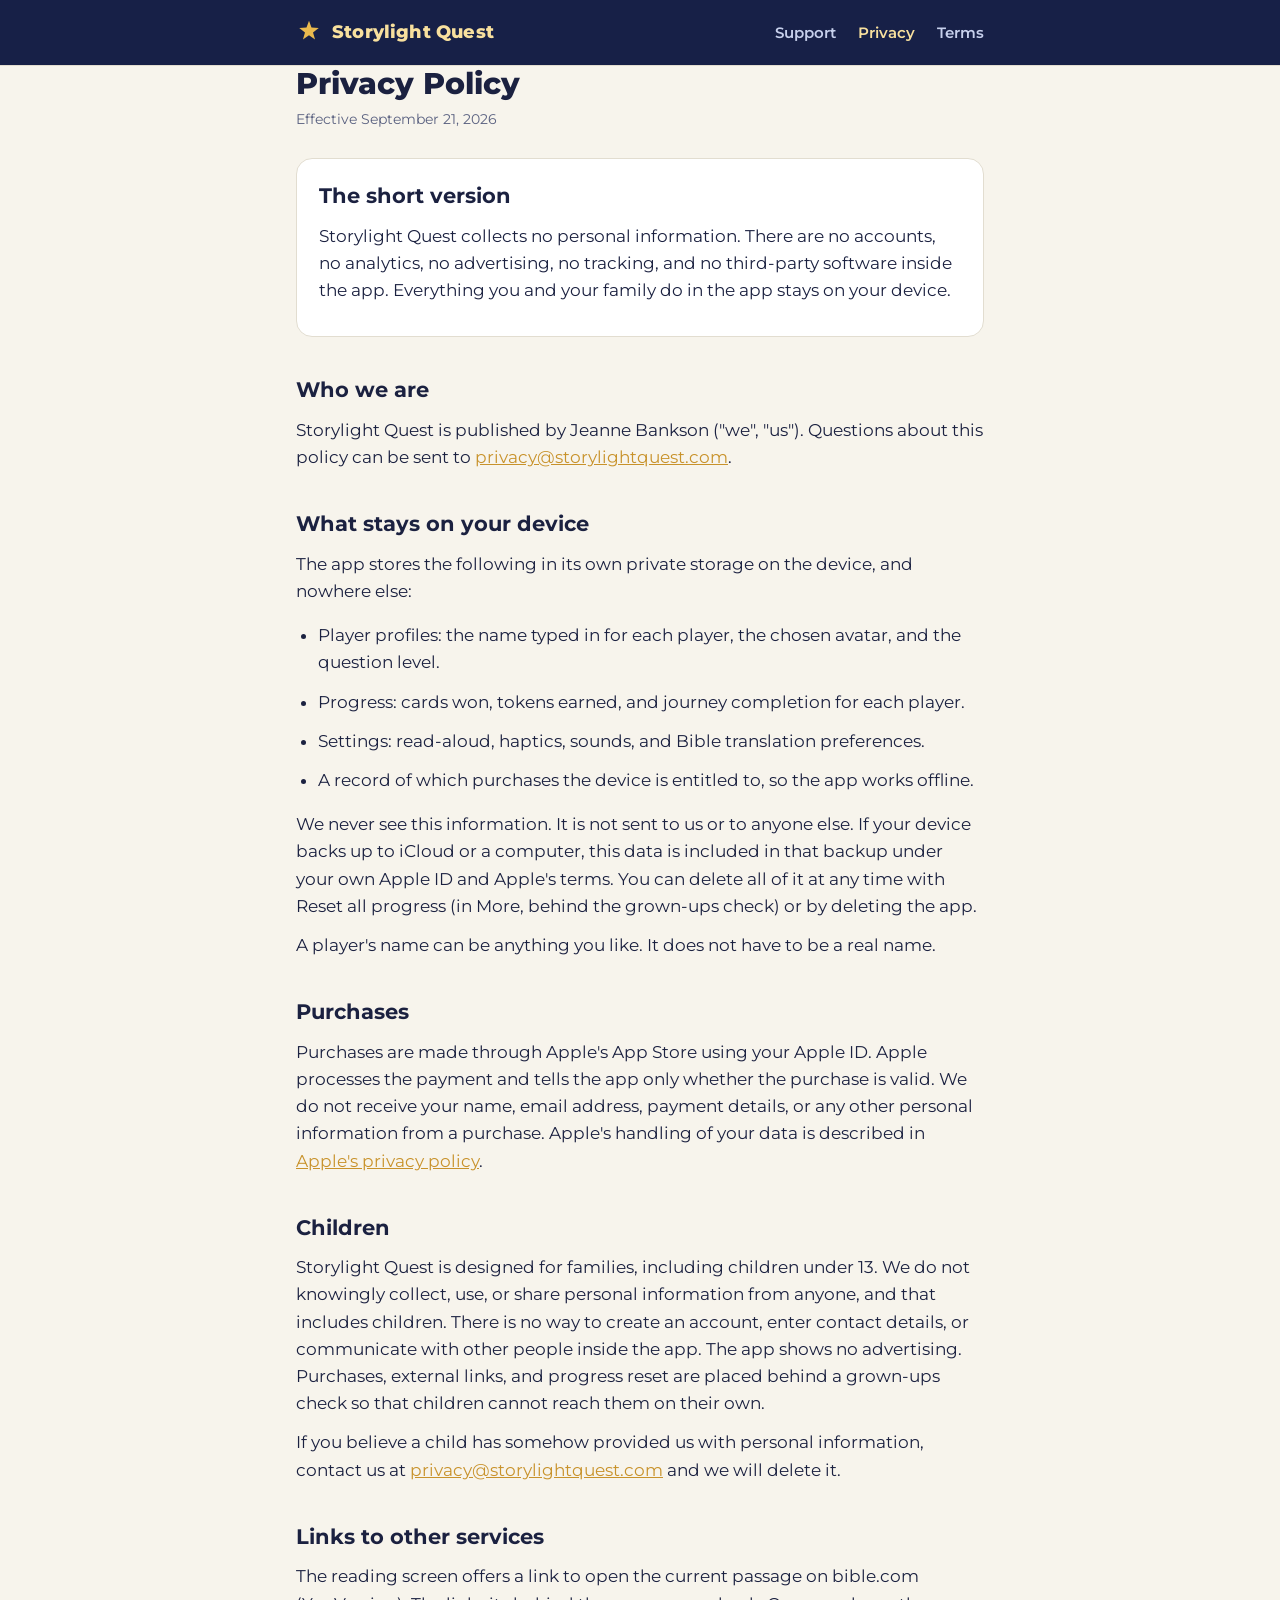
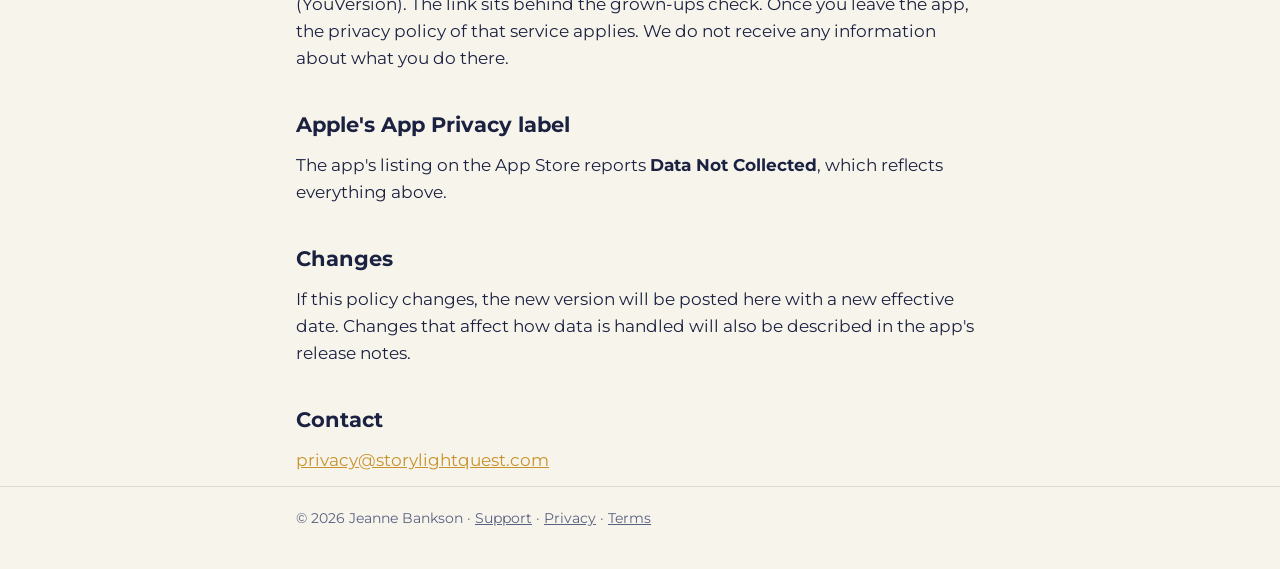
==== privacy.html @ ee40ad3b "Use storylightquest.com contact addresses Co-Authored-By: Claude Fable 5.1 <noreply@anthropic.com>" ====
<!doctype html>
<html lang="en">
<head>
  <meta charset="utf-8">
  <meta name="viewport" content="width=device-width, initial-scale=1">
  <title>Privacy Policy · Storylight Quest</title>
  <meta name="description" content="Storylight Quest collects no personal information. This policy explains what stays on your device and how purchases work.">
  <link rel="preconnect" href="https://fonts.googleapis.com">
  <link href="https://fonts.googleapis.com/css2?family=Montserrat:wght@400;600;700;800&display=swap" rel="stylesheet">
  <link rel="stylesheet" href="styles.css">
</head>
<body>
  <header class="site">
    <div class="wrap">
      <a class="brand" href="./">
        <svg viewBox="0 0 24 24" aria-hidden="true"><path fill="#e9b94e" d="M12 1.5l2.3 6.4 6.7.3-5.3 4.2 1.9 6.5L12 15l-5.6 3.9 1.9-6.5L3 8.2l6.7-.3z"/></svg>
        Storylight Quest
      </a>
      <nav class="site" aria-label="Site">
        <a href="support.html">Support</a>
        <a href="privacy.html" aria-current="page">Privacy</a>
        <a href="terms.html">Terms</a>
      </nav>
    </div>
  </header>

  <main class="wrap">
    <h1>Privacy Policy</h1>
    <p class="meta">Effective September 21, 2026</p>

    <div class="card">
      <h2>The short version</h2>
      <p>Storylight Quest collects no personal information. There are no accounts, no analytics, no advertising, no tracking, and no third-party software inside the app. Everything you and your family do in the app stays on your device.</p>
    </div>

    <h2>Who we are</h2>
    <p>Storylight Quest is published by Jeanne Bankson ("we", "us"). Questions about this policy can be sent to <a href="mailto:privacy@storylightquest.com">privacy@storylightquest.com</a>.</p>

    <h2>What stays on your device</h2>
    <p>The app stores the following in its own private storage on the device, and nowhere else:</p>
    <ul>
      <li>Player profiles: the name typed in for each player, the chosen avatar, and the question level.</li>
      <li>Progress: cards won, tokens earned, and journey completion for each player.</li>
      <li>Settings: read-aloud, haptics, sounds, and Bible translation preferences.</li>
      <li>A record of which purchases the device is entitled to, so the app works offline.</li>
    </ul>
    <p>We never see this information. It is not sent to us or to anyone else. If your device backs up to iCloud or a computer, this data is included in that backup under your own Apple ID and Apple's terms. You can delete all of it at any time with Reset all progress (in More, behind the grown-ups check) or by deleting the app.</p>
    <p>A player's name can be anything you like. It does not have to be a real name.</p>

    <h2>Purchases</h2>
    <p>Purchases are made through Apple's App Store using your Apple ID. Apple processes the payment and tells the app only whether the purchase is valid. We do not receive your name, email address, payment details, or any other personal information from a purchase. Apple's handling of your data is described in <a href="https://www.apple.com/legal/privacy/" rel="noopener">Apple's privacy policy</a>.</p>

    <h2>Children</h2>
    <p>Storylight Quest is designed for families, including children under 13. We do not knowingly collect, use, or share personal information from anyone, and that includes children. There is no way to create an account, enter contact details, or communicate with other people inside the app. The app shows no advertising. Purchases, external links, and progress reset are placed behind a grown-ups check so that children cannot reach them on their own.</p>
    <p>If you believe a child has somehow provided us with personal information, contact us at <a href="mailto:privacy@storylightquest.com">privacy@storylightquest.com</a> and we will delete it.</p>

    <h2>Links to other services</h2>
    <p>The reading screen offers a link to open the current passage on bible.com (YouVersion). The link sits behind the grown-ups check. Once you leave the app, the privacy policy of that service applies. We do not receive any information about what you do there.</p>

    <h2>Apple's App Privacy label</h2>
    <p>The app's listing on the App Store reports <strong>Data Not Collected</strong>, which reflects everything above.</p>

    <h2>Changes</h2>
    <p>If this policy changes, the new version will be posted here with a new effective date. Changes that affect how data is handled will also be described in the app's release notes.</p>

    <h2>Contact</h2>
    <p><a href="mailto:privacy@storylightquest.com">privacy@storylightquest.com</a></p>
  </main>

  <footer class="site">
    <div class="wrap">
      © 2026 Jeanne Bankson · <a href="support.html">Support</a> · <a href="privacy.html">Privacy</a> · <a href="terms.html">Terms</a>
    </div>
  </footer>
</body>
</html>
---- styles.css ----
:root {
  --bg: #f7f4ec;
  --surface: #ffffff;
  --ink: #1b2140;
  --muted: #5a6180;
  --line: #e2ddd0;
  --night: #172047;
  --gold: #c8922b;
  --gold-soft: #e9b94e;
  color-scheme: light dark;
}

@media (prefers-color-scheme: dark) {
  :root {
    --bg: #0c1128;
    --surface: #172047;
    --ink: #f7eed9;
    --muted: #c7d0ec;
    --line: #2a3566;
    --gold: #e9b94e;
    --gold-soft: #f8e09e;
  }
}

* { box-sizing: border-box; }

html { -webkit-text-size-adjust: 100%; }

body {
  margin: 0;
  background: var(--bg);
  color: var(--ink);
  font-family: "Montserrat", -apple-system, BlinkMacSystemFont, "Segoe UI", sans-serif;
  font-size: 17px;
  line-height: 1.6;
}

.wrap {
  max-width: 720px;
  margin: 0 auto;
  padding: 0 16px;
}

header.site {
  border-bottom: 1px solid var(--line);
  background: var(--night);
  color: #f7eed9;
}

header.site .wrap {
  display: flex;
  flex-wrap: wrap;
  align-items: center;
  justify-content: space-between;
  gap: 8px 16px;
  padding-top: 18px;
  padding-bottom: 18px;
}

.brand {
  display: inline-flex;
  align-items: center;
  gap: 10px;
  color: #f8e09e;
  font-weight: 800;
  font-size: 18px;
  text-decoration: none;
  letter-spacing: 0.01em;
}

.brand svg { width: 26px; height: 26px; flex: none; }

nav.site a {
  color: #c7d0ec;
  text-decoration: none;
  font-weight: 600;
  font-size: 15px;
  margin-left: 18px;
}

nav.site a[aria-current="page"], nav.site a:hover { color: #f8e09e; }

main { padding: 32px 0 48px; }

h1 { font-size: 30px; line-height: 1.2; margin: 0 0 6px; font-weight: 800; }
h2 { font-size: 21px; margin: 36px 0 10px; font-weight: 700; }
h3 { font-size: 17px; margin: 24px 0 6px; font-weight: 700; }
p, li { margin: 0 0 12px; }
ul, ol { padding-left: 22px; }

.lede { color: var(--muted); font-size: 18px; margin-bottom: 24px; }
.meta { color: var(--muted); font-size: 14px; margin-bottom: 28px; }

a { color: var(--gold); }
a:hover { text-decoration-thickness: 2px; }

.card {
  background: var(--surface);
  border: 1px solid var(--line);
  border-radius: 16px;
  padding: 20px 22px;
  margin: 18px 0;
}

.card h2 { margin-top: 0; }

.contact {
  display: flex;
  flex-wrap: wrap;
  gap: 8px 24px;
  align-items: baseline;
}

.contact strong { font-size: 19px; }

details {
  border-top: 1px solid var(--line);
  padding: 12px 0;
}
details:last-of-type { border-bottom: 1px solid var(--line); }
summary { cursor: pointer; font-weight: 700; list-style: none; padding-right: 28px; position: relative; }
summary::-webkit-details-marker { display: none; }
summary::after {
  content: "+";
  position: absolute; right: 4px; top: 0;
  color: var(--gold); font-weight: 800;
}
details[open] summary::after { content: "–"; }
details p { margin-top: 10px; }

.hero { text-align: center; padding: 28px 0 8px; }
.hero .star { width: 84px; height: 84px; margin: 0 auto 14px; display: block; }
.hero h1 { font-size: 36px; }
.hero p { max-width: 520px; margin: 0 auto 18px; }

.links { display: flex; flex-wrap: wrap; justify-content: center; gap: 12px; margin-top: 8px; }
.links a {
  display: inline-block;
  padding: 12px 20px;
  border-radius: 999px;
  border: 1.5px solid var(--gold);
  color: var(--ink);
  text-decoration: none;
  font-weight: 700;
  min-height: 44px;
}
.links a.primary { background: linear-gradient(135deg, #f8e09e, #e9b94e, #c8922b); border-color: transparent; color: #2a2216; }

footer.site {
  border-top: 1px solid var(--line);
  color: var(--muted);
  font-size: 14px;
  padding: 20px 0 40px;
}
footer.site a { color: var(--muted); }

@media (max-width: 480px) {
  h1 { font-size: 26px; }
  .hero h1 { font-size: 30px; }
  nav.site a { margin-left: 0; margin-right: 16px; }
}
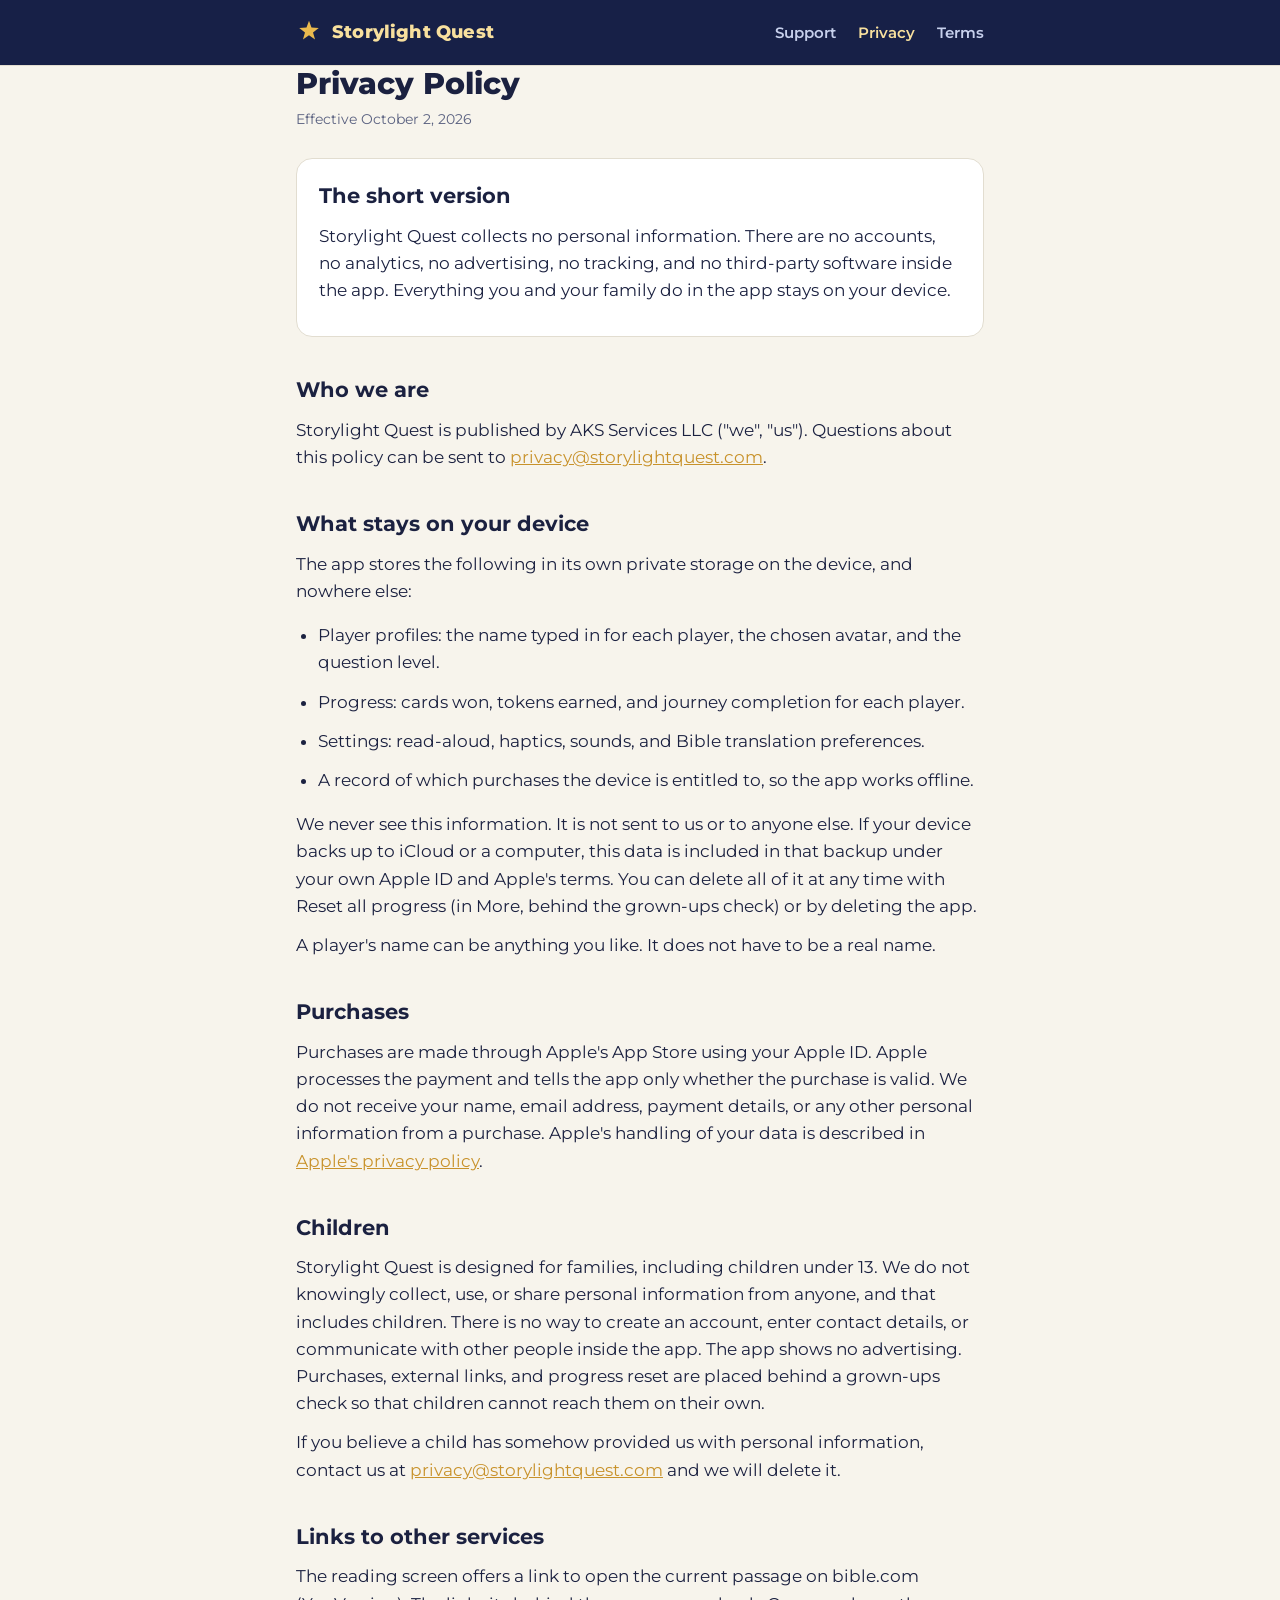
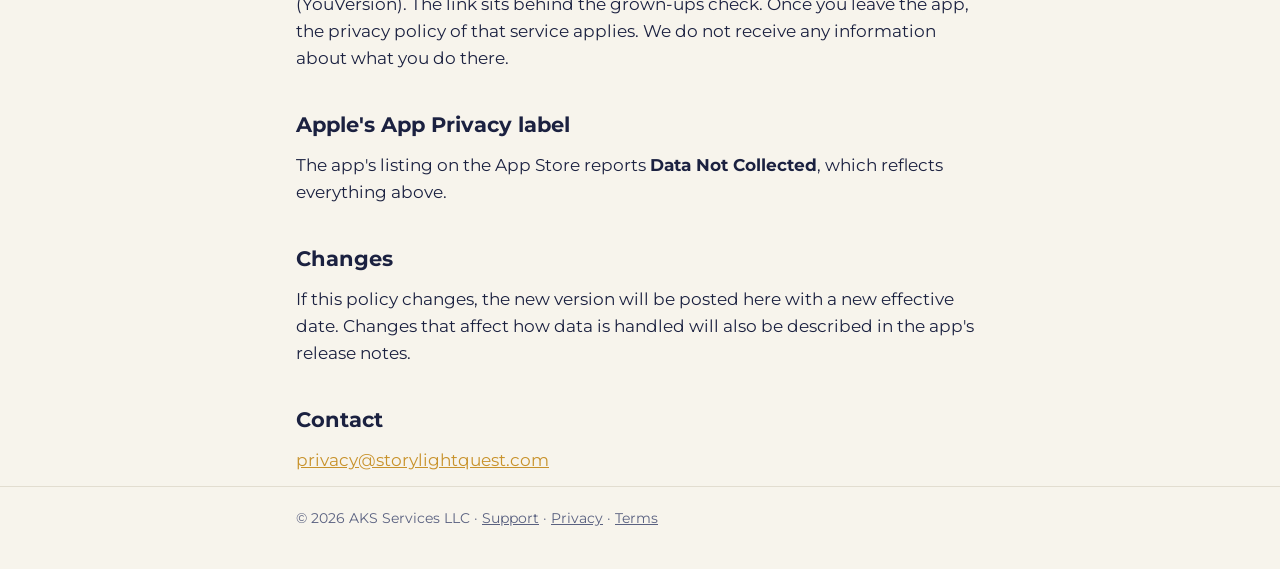
==== commit 2815aeb0: "Name AKS Services LLC as the publisher The App Store seller will be AKS Services LLC, the organizati" ====
--- a/privacy.html
+++ b/privacy.html
@@ -26,7 +26,7 @@
 
   <main class="wrap">
     <h1>Privacy Policy</h1>
-    <p class="meta">Effective September 21, 2026</p>
+    <p class="meta">Effective October 2, 2026</p>
 
     <div class="card">
       <h2>The short version</h2>
@@ -34,7 +34,7 @@
     </div>
 
     <h2>Who we are</h2>
-    <p>Storylight Quest is published by Jeanne Bankson ("we", "us"). Questions about this policy can be sent to <a href="mailto:privacy@storylightquest.com">privacy@storylightquest.com</a>.</p>
+    <p>Storylight Quest is published by AKS Services LLC ("we", "us"). Questions about this policy can be sent to <a href="mailto:privacy@storylightquest.com">privacy@storylightquest.com</a>.</p>
 
     <h2>What stays on your device</h2>
     <p>The app stores the following in its own private storage on the device, and nowhere else:</p>
@@ -69,7 +69,7 @@
 
   <footer class="site">
     <div class="wrap">
-      © 2026 Jeanne Bankson · <a href="support.html">Support</a> · <a href="privacy.html">Privacy</a> · <a href="terms.html">Terms</a>
+      © 2026 AKS Services LLC · <a href="support.html">Support</a> · <a href="privacy.html">Privacy</a> · <a href="terms.html">Terms</a>
     </div>
   </footer>
 </body>
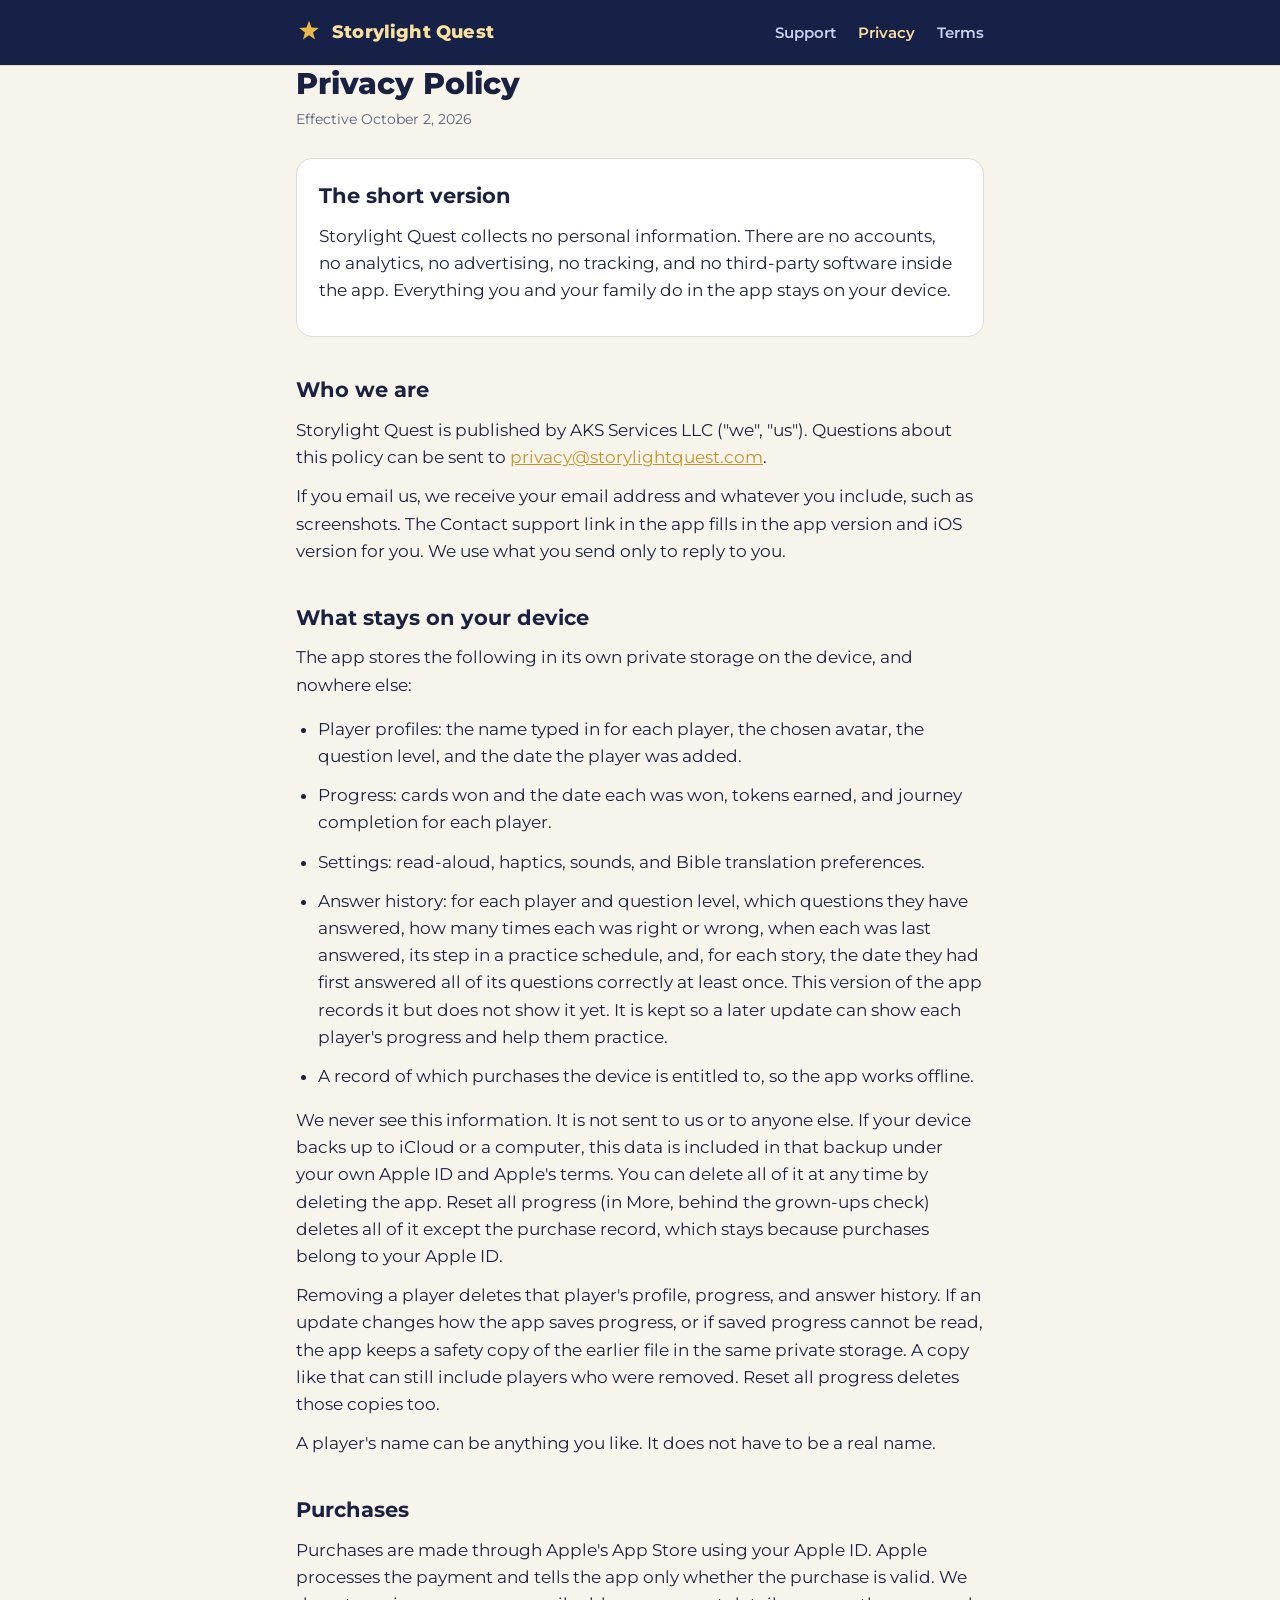
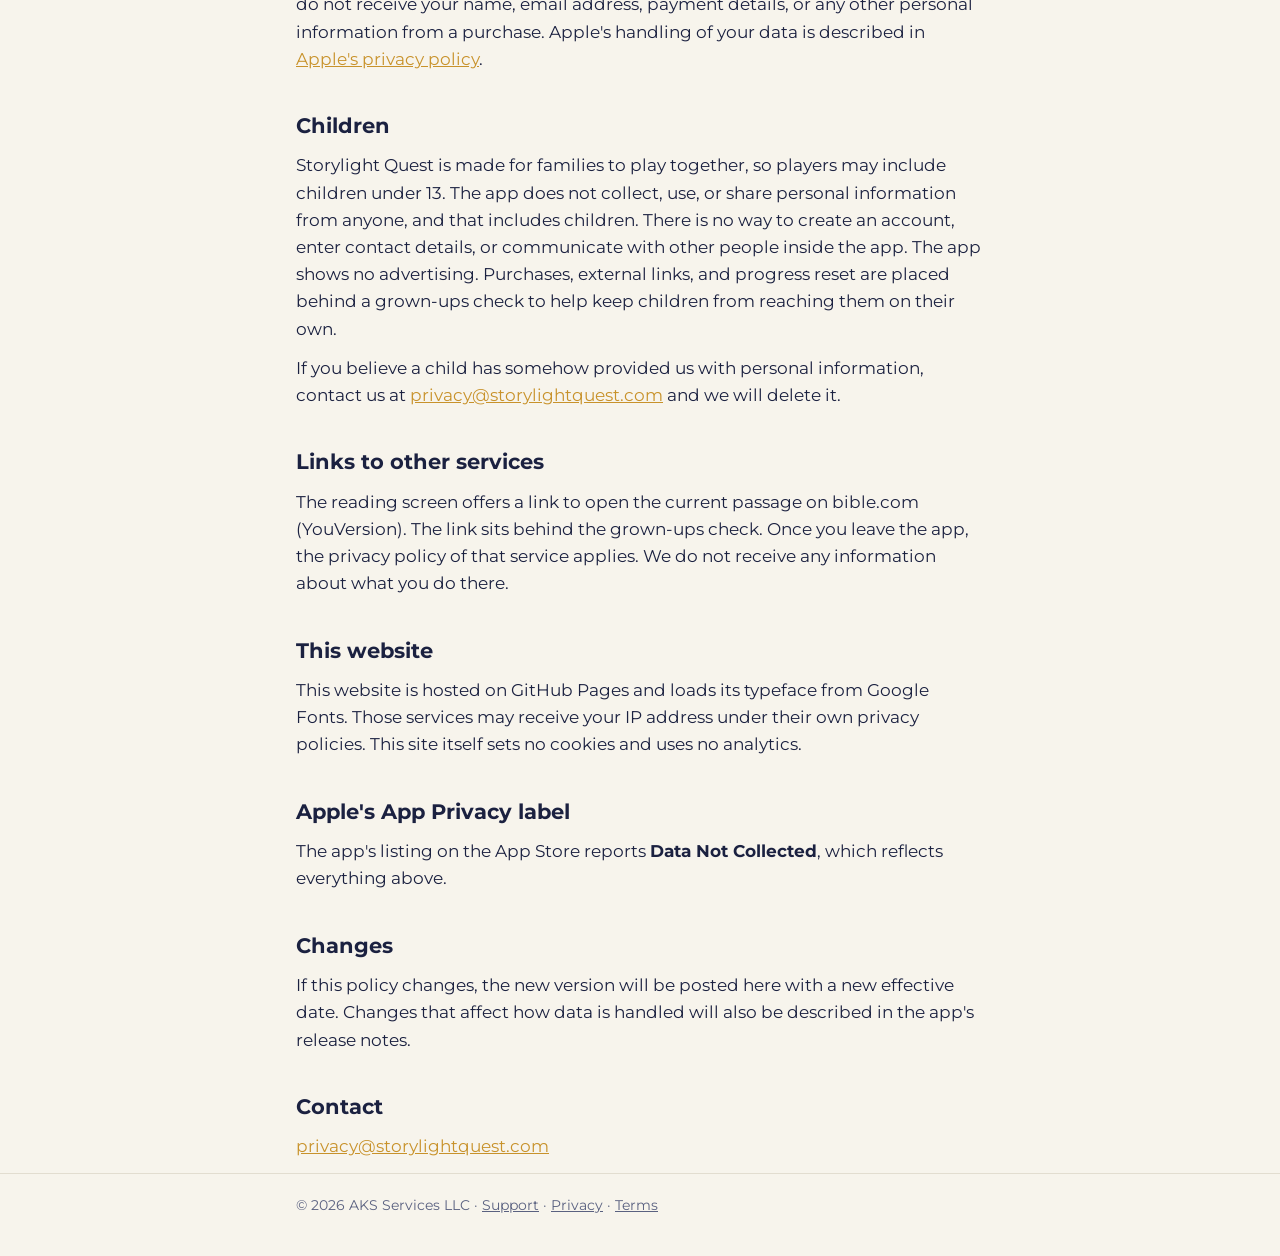
==== commit fd7e10b8: "Describe on-device data and answer history; Full Quest isn't shared through Family Sharing Privacy: " ====
--- a/privacy.html
+++ b/privacy.html
@@ -35,27 +35,33 @@
 
     <h2>Who we are</h2>
     <p>Storylight Quest is published by AKS Services LLC ("we", "us"). Questions about this policy can be sent to <a href="mailto:privacy@storylightquest.com">privacy@storylightquest.com</a>.</p>
+    <p>If you email us, we receive your email address and whatever you include, such as screenshots. The Contact support link in the app fills in the app version and iOS version for you. We use what you send only to reply to you.</p>
 
     <h2>What stays on your device</h2>
     <p>The app stores the following in its own private storage on the device, and nowhere else:</p>
     <ul>
-      <li>Player profiles: the name typed in for each player, the chosen avatar, and the question level.</li>
-      <li>Progress: cards won, tokens earned, and journey completion for each player.</li>
+      <li>Player profiles: the name typed in for each player, the chosen avatar, the question level, and the date the player was added.</li>
+      <li>Progress: cards won and the date each was won, tokens earned, and journey completion for each player.</li>
       <li>Settings: read-aloud, haptics, sounds, and Bible translation preferences.</li>
+      <li>Answer history: for each player and question level, which questions they have answered, how many times each was right or wrong, when each was last answered, its step in a practice schedule, and, for each story, the date they had first answered all of its questions correctly at least once. This version of the app records it but does not show it yet. It is kept so a later update can show each player's progress and help them practice.</li>
       <li>A record of which purchases the device is entitled to, so the app works offline.</li>
     </ul>
-    <p>We never see this information. It is not sent to us or to anyone else. If your device backs up to iCloud or a computer, this data is included in that backup under your own Apple ID and Apple's terms. You can delete all of it at any time with Reset all progress (in More, behind the grown-ups check) or by deleting the app.</p>
+    <p>We never see this information. It is not sent to us or to anyone else. If your device backs up to iCloud or a computer, this data is included in that backup under your own Apple ID and Apple's terms. You can delete all of it at any time by deleting the app. Reset all progress (in More, behind the grown-ups check) deletes all of it except the purchase record, which stays because purchases belong to your Apple ID.</p>
+    <p>Removing a player deletes that player's profile, progress, and answer history. If an update changes how the app saves progress, or if saved progress cannot be read, the app keeps a safety copy of the earlier file in the same private storage. A copy like that can still include players who were removed. Reset all progress deletes those copies too.</p>
     <p>A player's name can be anything you like. It does not have to be a real name.</p>
 
     <h2>Purchases</h2>
     <p>Purchases are made through Apple's App Store using your Apple ID. Apple processes the payment and tells the app only whether the purchase is valid. We do not receive your name, email address, payment details, or any other personal information from a purchase. Apple's handling of your data is described in <a href="https://www.apple.com/legal/privacy/" rel="noopener">Apple's privacy policy</a>.</p>
 
     <h2>Children</h2>
-    <p>Storylight Quest is designed for families, including children under 13. We do not knowingly collect, use, or share personal information from anyone, and that includes children. There is no way to create an account, enter contact details, or communicate with other people inside the app. The app shows no advertising. Purchases, external links, and progress reset are placed behind a grown-ups check so that children cannot reach them on their own.</p>
+    <p>Storylight Quest is made for families to play together, so players may include children under 13. The app does not collect, use, or share personal information from anyone, and that includes children. There is no way to create an account, enter contact details, or communicate with other people inside the app. The app shows no advertising. Purchases, external links, and progress reset are placed behind a grown-ups check to help keep children from reaching them on their own.</p>
     <p>If you believe a child has somehow provided us with personal information, contact us at <a href="mailto:privacy@storylightquest.com">privacy@storylightquest.com</a> and we will delete it.</p>
 
     <h2>Links to other services</h2>
     <p>The reading screen offers a link to open the current passage on bible.com (YouVersion). The link sits behind the grown-ups check. Once you leave the app, the privacy policy of that service applies. We do not receive any information about what you do there.</p>
+
+    <h2>This website</h2>
+    <p>This website is hosted on GitHub Pages and loads its typeface from Google Fonts. Those services may receive your IP address under their own privacy policies. This site itself sets no cookies and uses no analytics.</p>
 
     <h2>Apple's App Privacy label</h2>
     <p>The app's listing on the App Store reports <strong>Data Not Collected</strong>, which reflects everything above.</p>
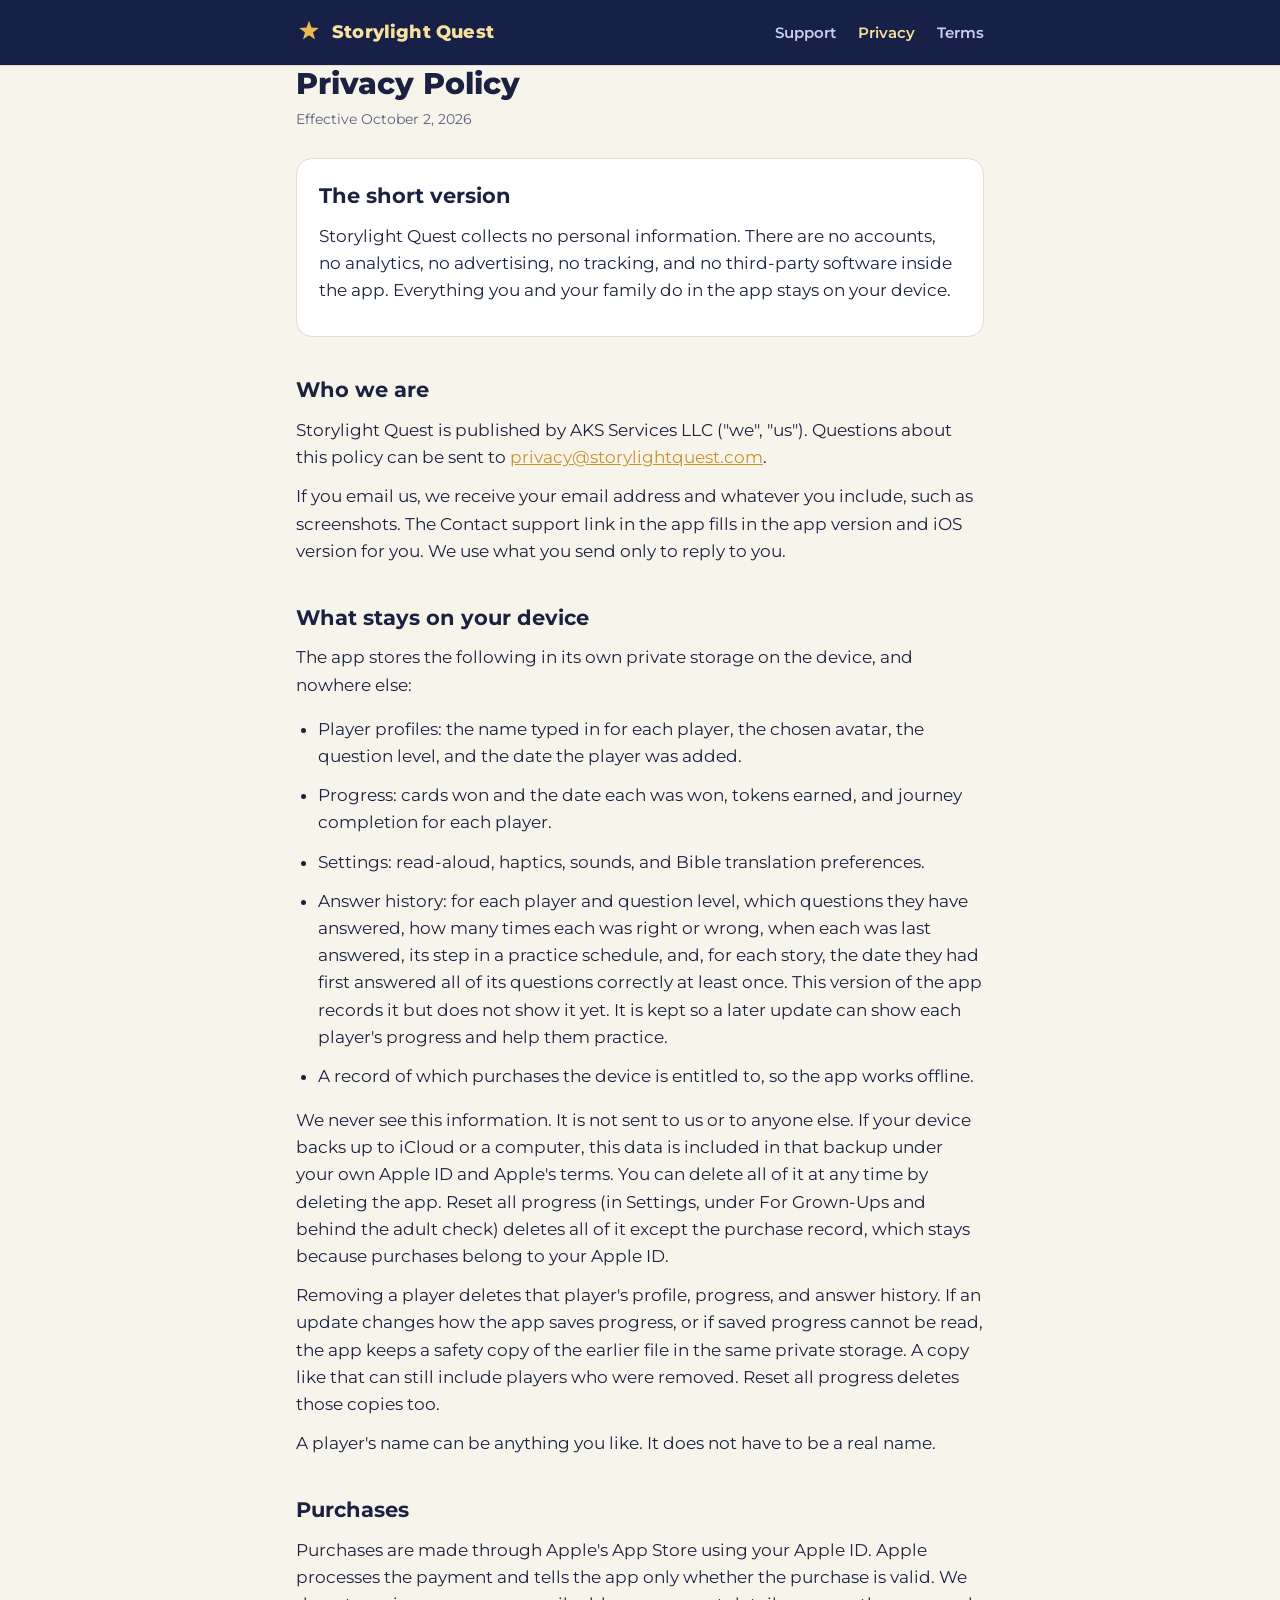
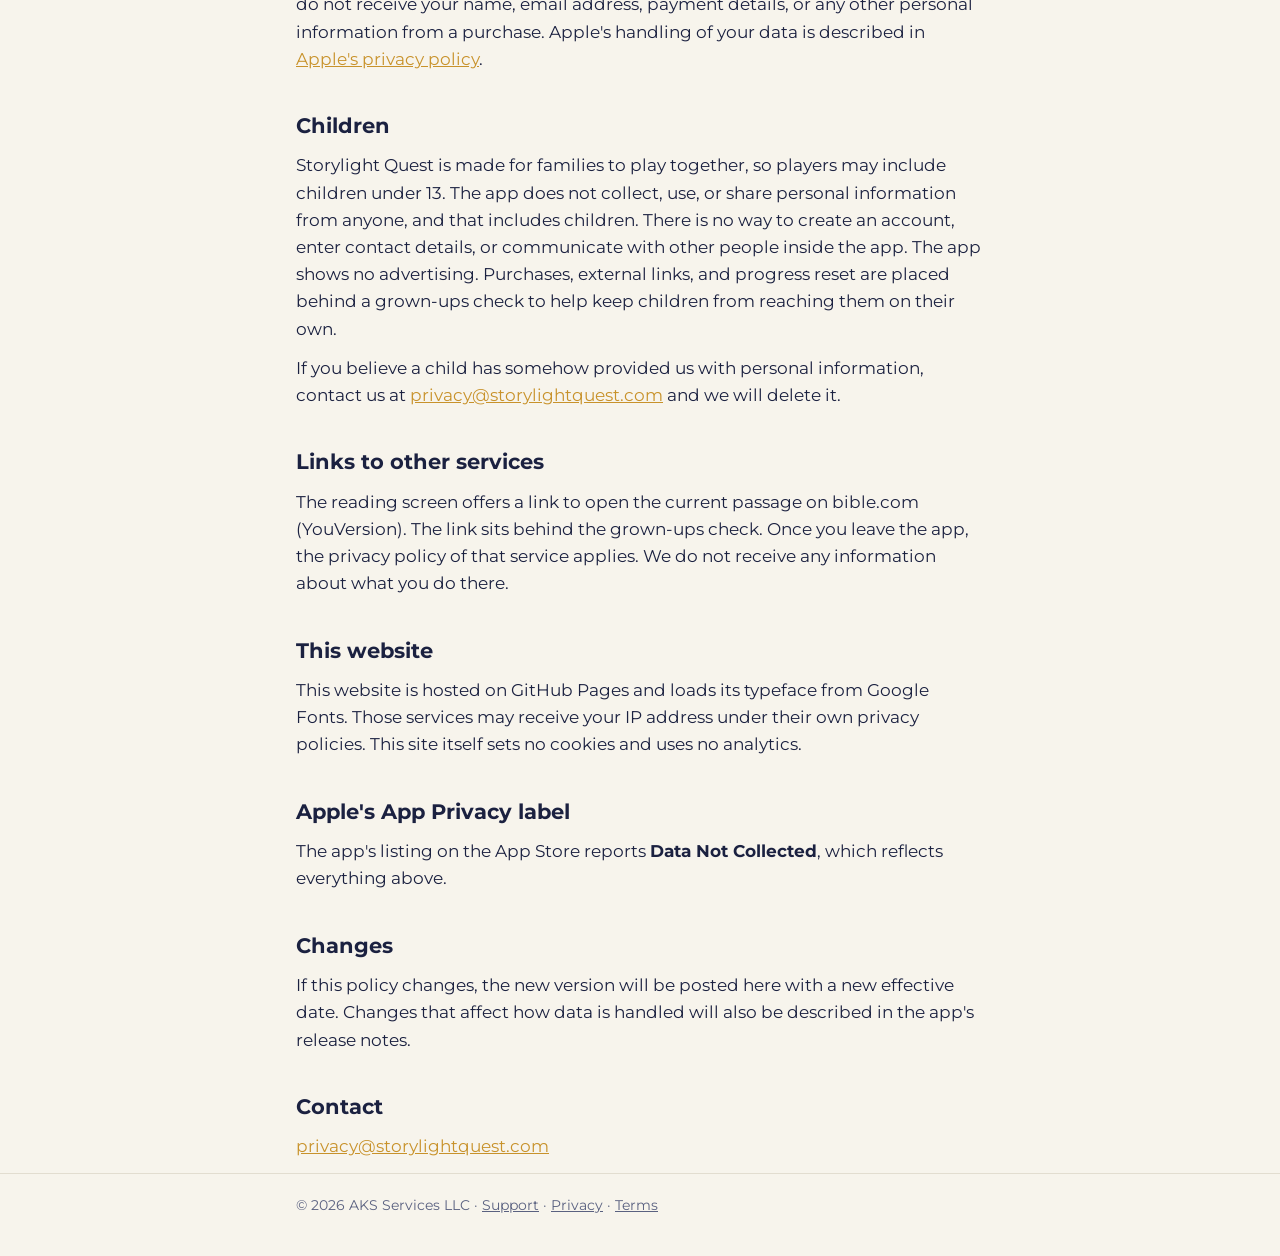
==== commit a64692ae: "Clarify purchase and adult-gate guidance for all ages" ====
--- a/privacy.html
+++ b/privacy.html
@@ -46,7 +46,7 @@
       <li>Answer history: for each player and question level, which questions they have answered, how many times each was right or wrong, when each was last answered, its step in a practice schedule, and, for each story, the date they had first answered all of its questions correctly at least once. This version of the app records it but does not show it yet. It is kept so a later update can show each player's progress and help them practice.</li>
       <li>A record of which purchases the device is entitled to, so the app works offline.</li>
     </ul>
-    <p>We never see this information. It is not sent to us or to anyone else. If your device backs up to iCloud or a computer, this data is included in that backup under your own Apple ID and Apple's terms. You can delete all of it at any time by deleting the app. Reset all progress (in More, behind the grown-ups check) deletes all of it except the purchase record, which stays because purchases belong to your Apple ID.</p>
+    <p>We never see this information. It is not sent to us or to anyone else. If your device backs up to iCloud or a computer, this data is included in that backup under your own Apple ID and Apple's terms. You can delete all of it at any time by deleting the app. Reset all progress (in Settings, under For Grown-Ups and behind the adult check) deletes all of it except the purchase record, which stays because purchases belong to your Apple ID.</p>
     <p>Removing a player deletes that player's profile, progress, and answer history. If an update changes how the app saves progress, or if saved progress cannot be read, the app keeps a safety copy of the earlier file in the same private storage. A copy like that can still include players who were removed. Reset all progress deletes those copies too.</p>
     <p>A player's name can be anything you like. It does not have to be a real name.</p>
 
--- a/styles.css
+++ b/styles.css
@@ -133,6 +133,51 @@
 .hero h1 { font-size: 36px; }
 .hero p { max-width: 520px; margin: 0 auto 18px; }
 
+.eyebrow {
+  color: var(--gold);
+  font-size: 13px;
+  font-weight: 800;
+  letter-spacing: 0.08em;
+  text-transform: uppercase;
+  margin: 0 0 8px;
+}
+
+.note { color: var(--muted); font-size: 15px; }
+
+.levels, .journeys {
+  list-style: none;
+  padding: 0;
+  margin: 16px 0 0;
+  display: grid;
+  grid-template-columns: repeat(2, minmax(0, 1fr));
+  gap: 12px;
+}
+.levels li, .journeys li {
+  background: var(--surface);
+  border: 1px solid var(--line);
+  border-radius: 14px;
+  padding: 14px 16px;
+  margin: 0;
+  color: var(--muted);
+  font-size: 15px;
+  line-height: 1.5;
+}
+.levels strong, .journeys strong { display: block; color: var(--ink); font-size: 17px; }
+.levels .ages { display: block; color: var(--gold); font-weight: 700; font-size: 14px; margin-bottom: 4px; }
+
+.journeys { counter-reset: journey; }
+.journeys li { counter-increment: journey; position: relative; padding-left: 52px; }
+.journeys li::before {
+  content: counter(journey);
+  position: absolute; left: 14px; top: 14px;
+  width: 26px; height: 26px;
+  border-radius: 50%;
+  background: var(--night);
+  color: #f8e09e;
+  font-weight: 800; font-size: 13px;
+  display: flex; align-items: center; justify-content: center;
+}
+
 .links { display: flex; flex-wrap: wrap; justify-content: center; gap: 12px; margin-top: 8px; }
 .links a {
   display: inline-block;
@@ -153,9 +198,11 @@
   padding: 20px 0 40px;
 }
 footer.site a { color: var(--muted); }
+footer.site .legal { font-size: 12px; margin: 10px 0 0; }
 
 @media (max-width: 480px) {
   h1 { font-size: 26px; }
   .hero h1 { font-size: 30px; }
   nav.site a { margin-left: 0; margin-right: 16px; }
-}
+  .levels, .journeys { grid-template-columns: 1fr; }
+}
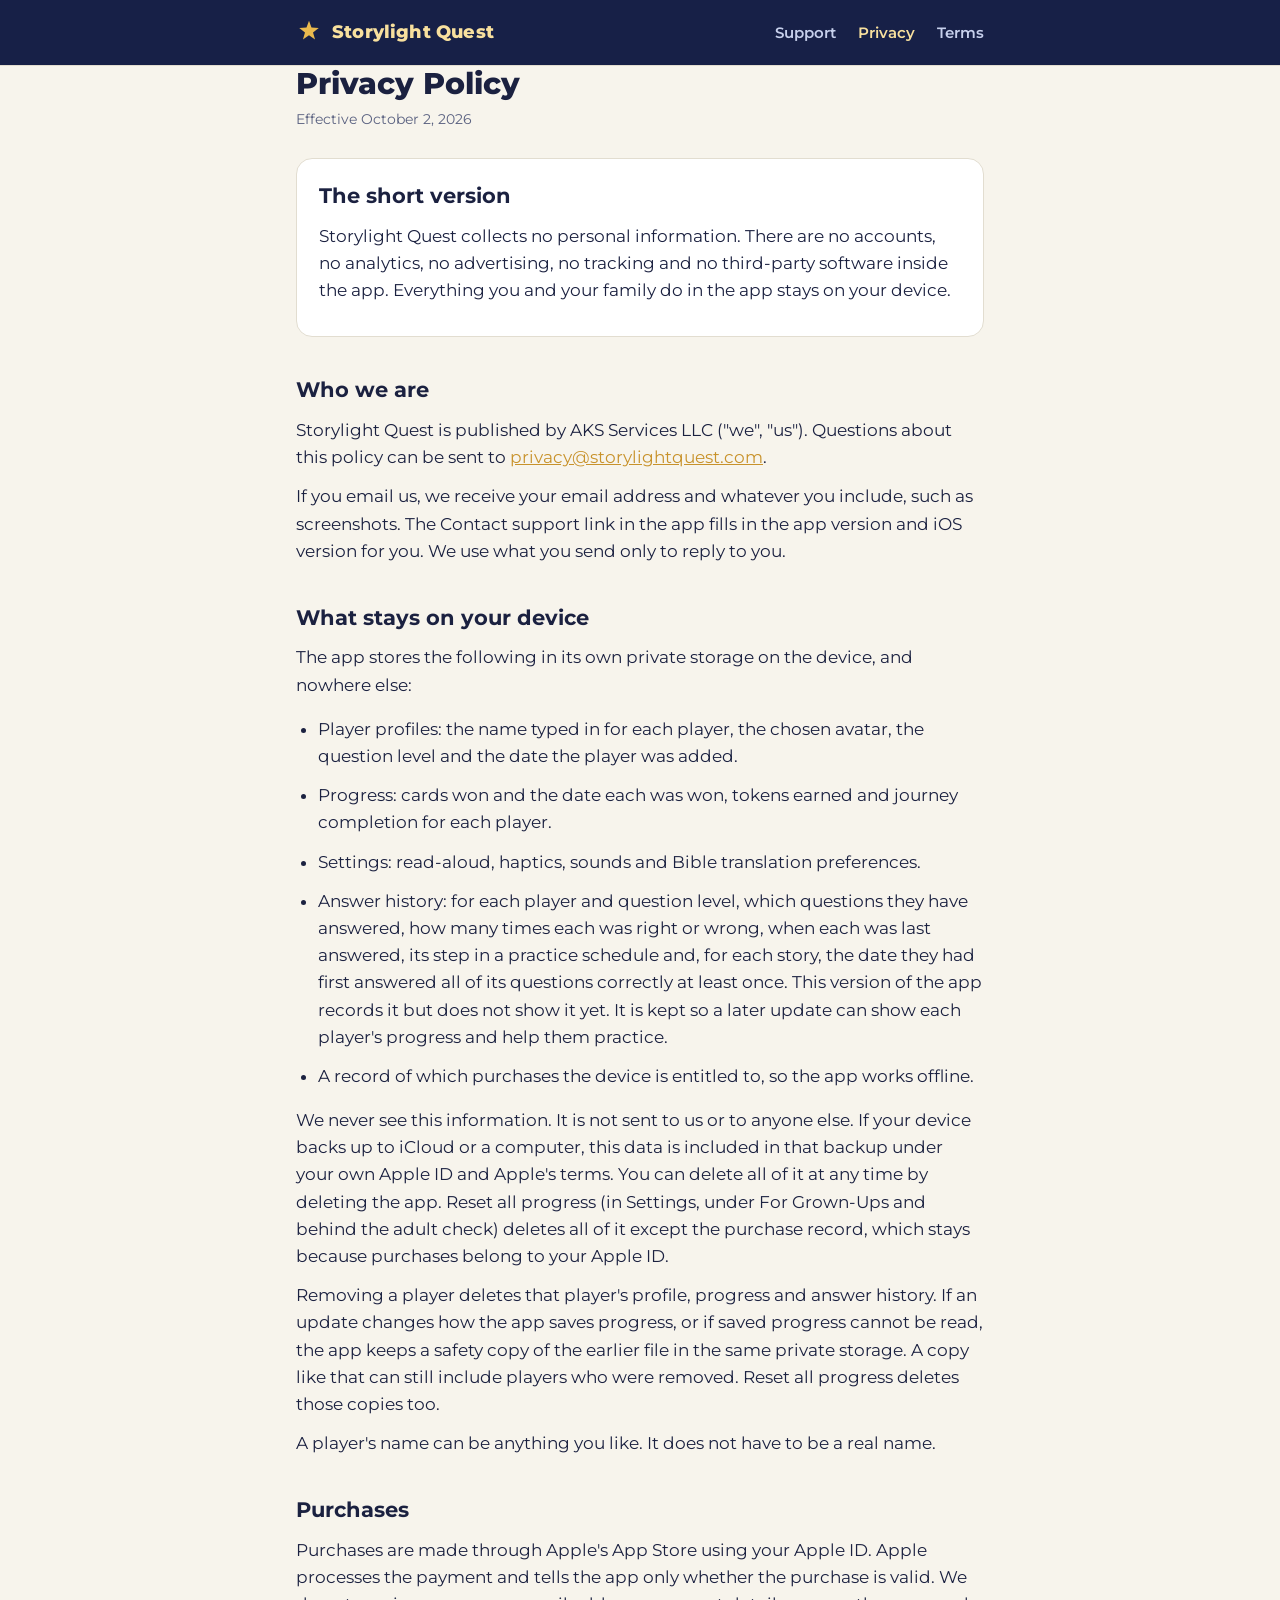
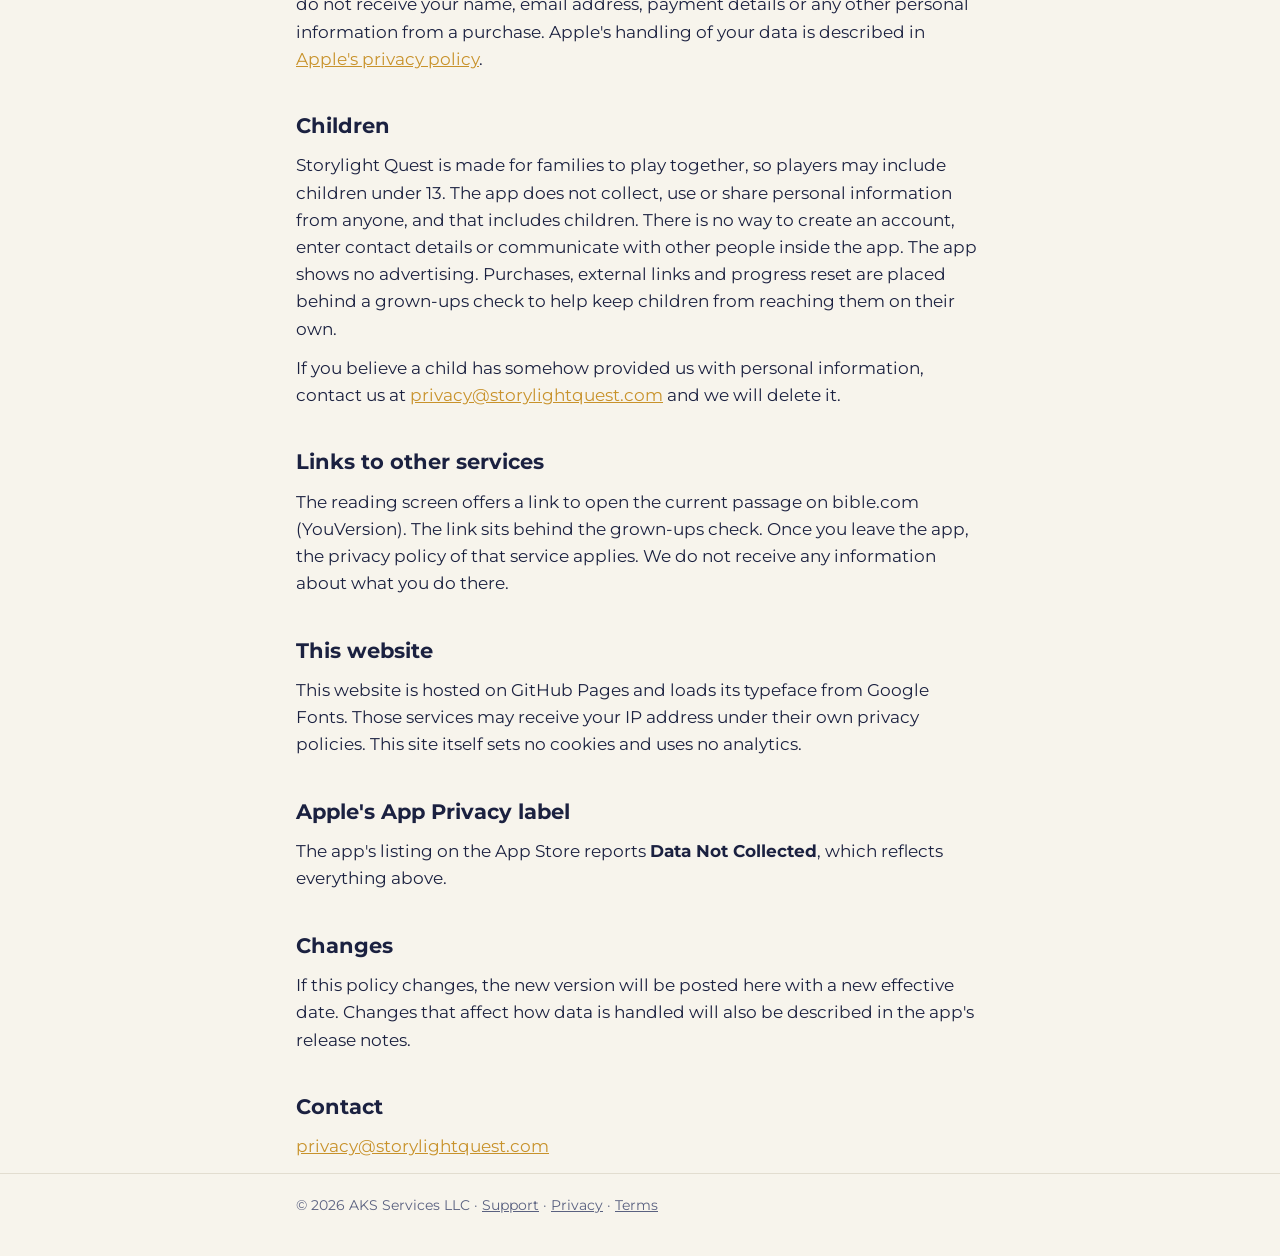
==== commit 24e45c5c: "Remove Oxford commas from website copy" ====
--- a/privacy.html
+++ b/privacy.html
@@ -30,7 +30,7 @@
 
     <div class="card">
       <h2>The short version</h2>
-      <p>Storylight Quest collects no personal information. There are no accounts, no analytics, no advertising, no tracking, and no third-party software inside the app. Everything you and your family do in the app stays on your device.</p>
+      <p>Storylight Quest collects no personal information. There are no accounts, no analytics, no advertising, no tracking and no third-party software inside the app. Everything you and your family do in the app stays on your device.</p>
     </div>
 
     <h2>Who we are</h2>
@@ -40,21 +40,21 @@
     <h2>What stays on your device</h2>
     <p>The app stores the following in its own private storage on the device, and nowhere else:</p>
     <ul>
-      <li>Player profiles: the name typed in for each player, the chosen avatar, the question level, and the date the player was added.</li>
-      <li>Progress: cards won and the date each was won, tokens earned, and journey completion for each player.</li>
-      <li>Settings: read-aloud, haptics, sounds, and Bible translation preferences.</li>
-      <li>Answer history: for each player and question level, which questions they have answered, how many times each was right or wrong, when each was last answered, its step in a practice schedule, and, for each story, the date they had first answered all of its questions correctly at least once. This version of the app records it but does not show it yet. It is kept so a later update can show each player's progress and help them practice.</li>
+      <li>Player profiles: the name typed in for each player, the chosen avatar, the question level and the date the player was added.</li>
+      <li>Progress: cards won and the date each was won, tokens earned and journey completion for each player.</li>
+      <li>Settings: read-aloud, haptics, sounds and Bible translation preferences.</li>
+      <li>Answer history: for each player and question level, which questions they have answered, how many times each was right or wrong, when each was last answered, its step in a practice schedule and, for each story, the date they had first answered all of its questions correctly at least once. This version of the app records it but does not show it yet. It is kept so a later update can show each player's progress and help them practice.</li>
       <li>A record of which purchases the device is entitled to, so the app works offline.</li>
     </ul>
     <p>We never see this information. It is not sent to us or to anyone else. If your device backs up to iCloud or a computer, this data is included in that backup under your own Apple ID and Apple's terms. You can delete all of it at any time by deleting the app. Reset all progress (in Settings, under For Grown-Ups and behind the adult check) deletes all of it except the purchase record, which stays because purchases belong to your Apple ID.</p>
-    <p>Removing a player deletes that player's profile, progress, and answer history. If an update changes how the app saves progress, or if saved progress cannot be read, the app keeps a safety copy of the earlier file in the same private storage. A copy like that can still include players who were removed. Reset all progress deletes those copies too.</p>
+    <p>Removing a player deletes that player's profile, progress and answer history. If an update changes how the app saves progress, or if saved progress cannot be read, the app keeps a safety copy of the earlier file in the same private storage. A copy like that can still include players who were removed. Reset all progress deletes those copies too.</p>
     <p>A player's name can be anything you like. It does not have to be a real name.</p>
 
     <h2>Purchases</h2>
-    <p>Purchases are made through Apple's App Store using your Apple ID. Apple processes the payment and tells the app only whether the purchase is valid. We do not receive your name, email address, payment details, or any other personal information from a purchase. Apple's handling of your data is described in <a href="https://www.apple.com/legal/privacy/" rel="noopener">Apple's privacy policy</a>.</p>
+    <p>Purchases are made through Apple's App Store using your Apple ID. Apple processes the payment and tells the app only whether the purchase is valid. We do not receive your name, email address, payment details or any other personal information from a purchase. Apple's handling of your data is described in <a href="https://www.apple.com/legal/privacy/" rel="noopener">Apple's privacy policy</a>.</p>
 
     <h2>Children</h2>
-    <p>Storylight Quest is made for families to play together, so players may include children under 13. The app does not collect, use, or share personal information from anyone, and that includes children. There is no way to create an account, enter contact details, or communicate with other people inside the app. The app shows no advertising. Purchases, external links, and progress reset are placed behind a grown-ups check to help keep children from reaching them on their own.</p>
+    <p>Storylight Quest is made for families to play together, so players may include children under 13. The app does not collect, use or share personal information from anyone, and that includes children. There is no way to create an account, enter contact details or communicate with other people inside the app. The app shows no advertising. Purchases, external links and progress reset are placed behind a grown-ups check to help keep children from reaching them on their own.</p>
     <p>If you believe a child has somehow provided us with personal information, contact us at <a href="mailto:privacy@storylightquest.com">privacy@storylightquest.com</a> and we will delete it.</p>
 
     <h2>Links to other services</h2>
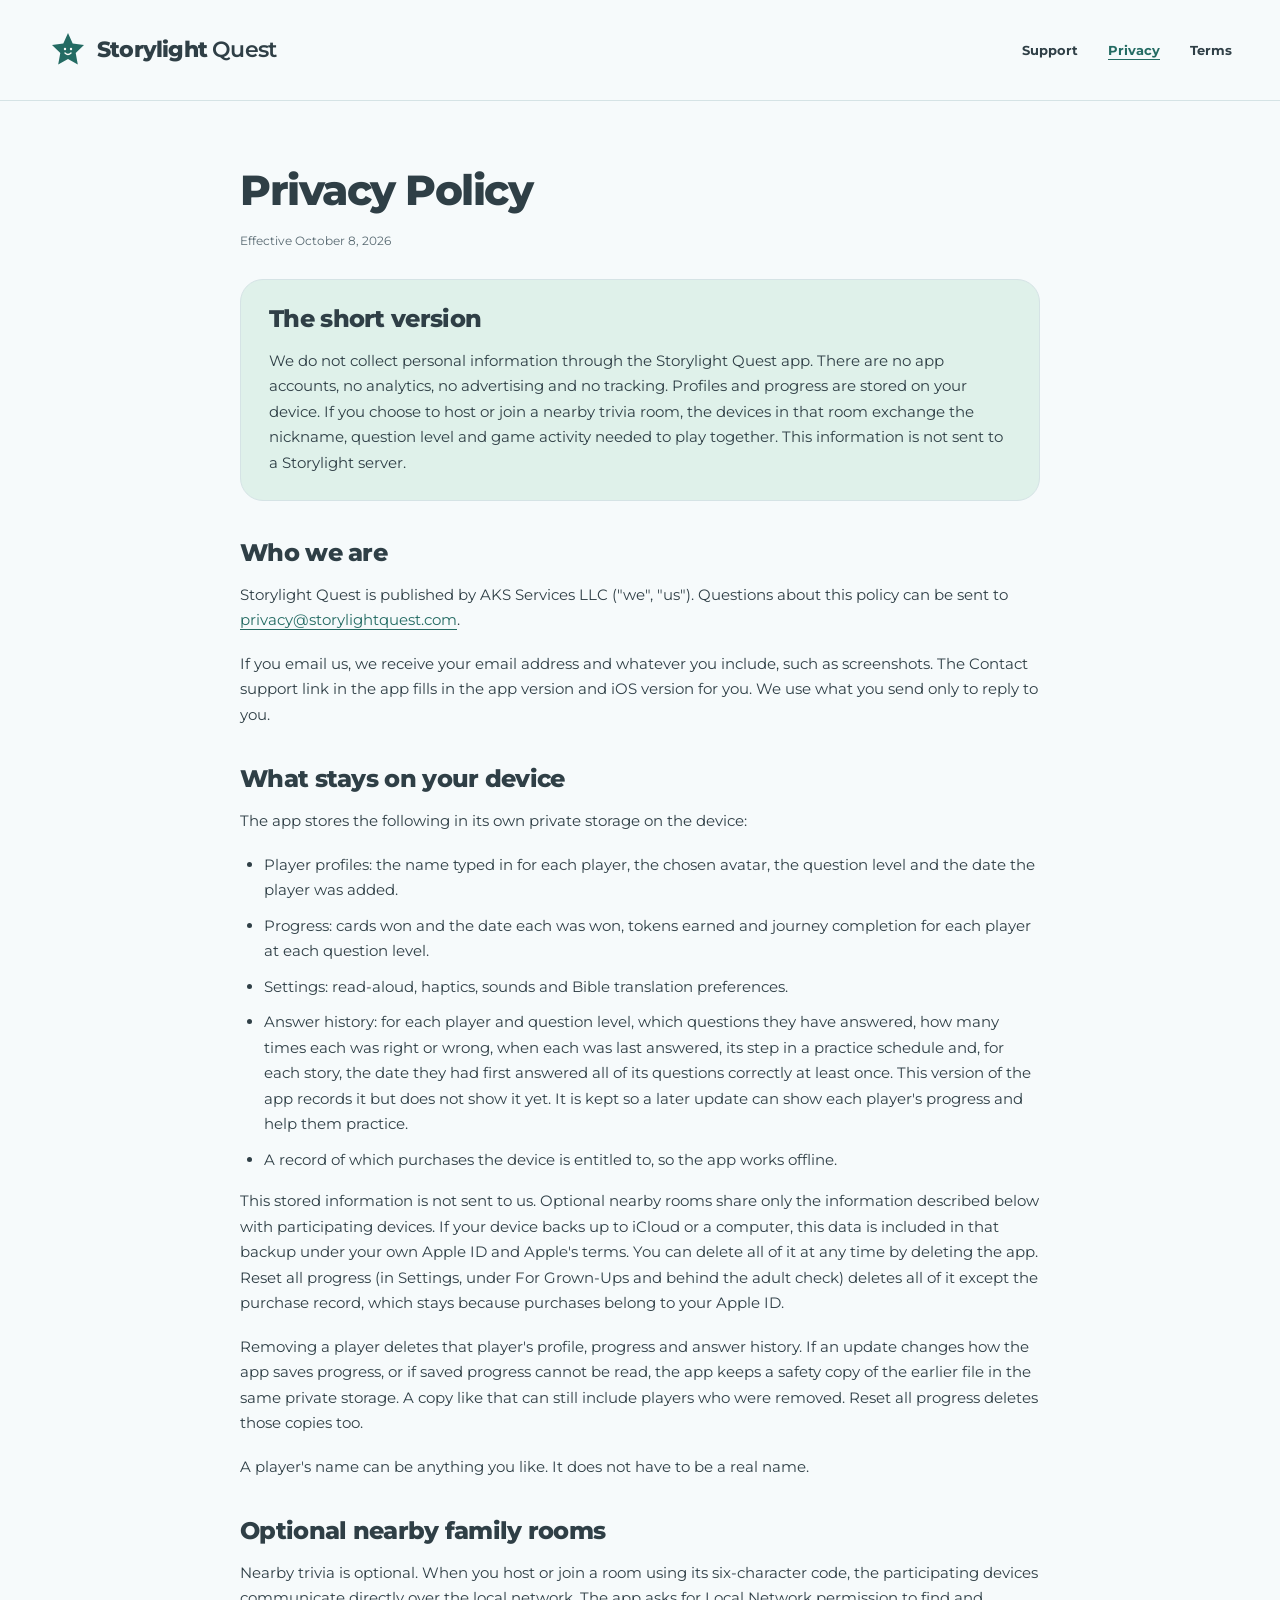
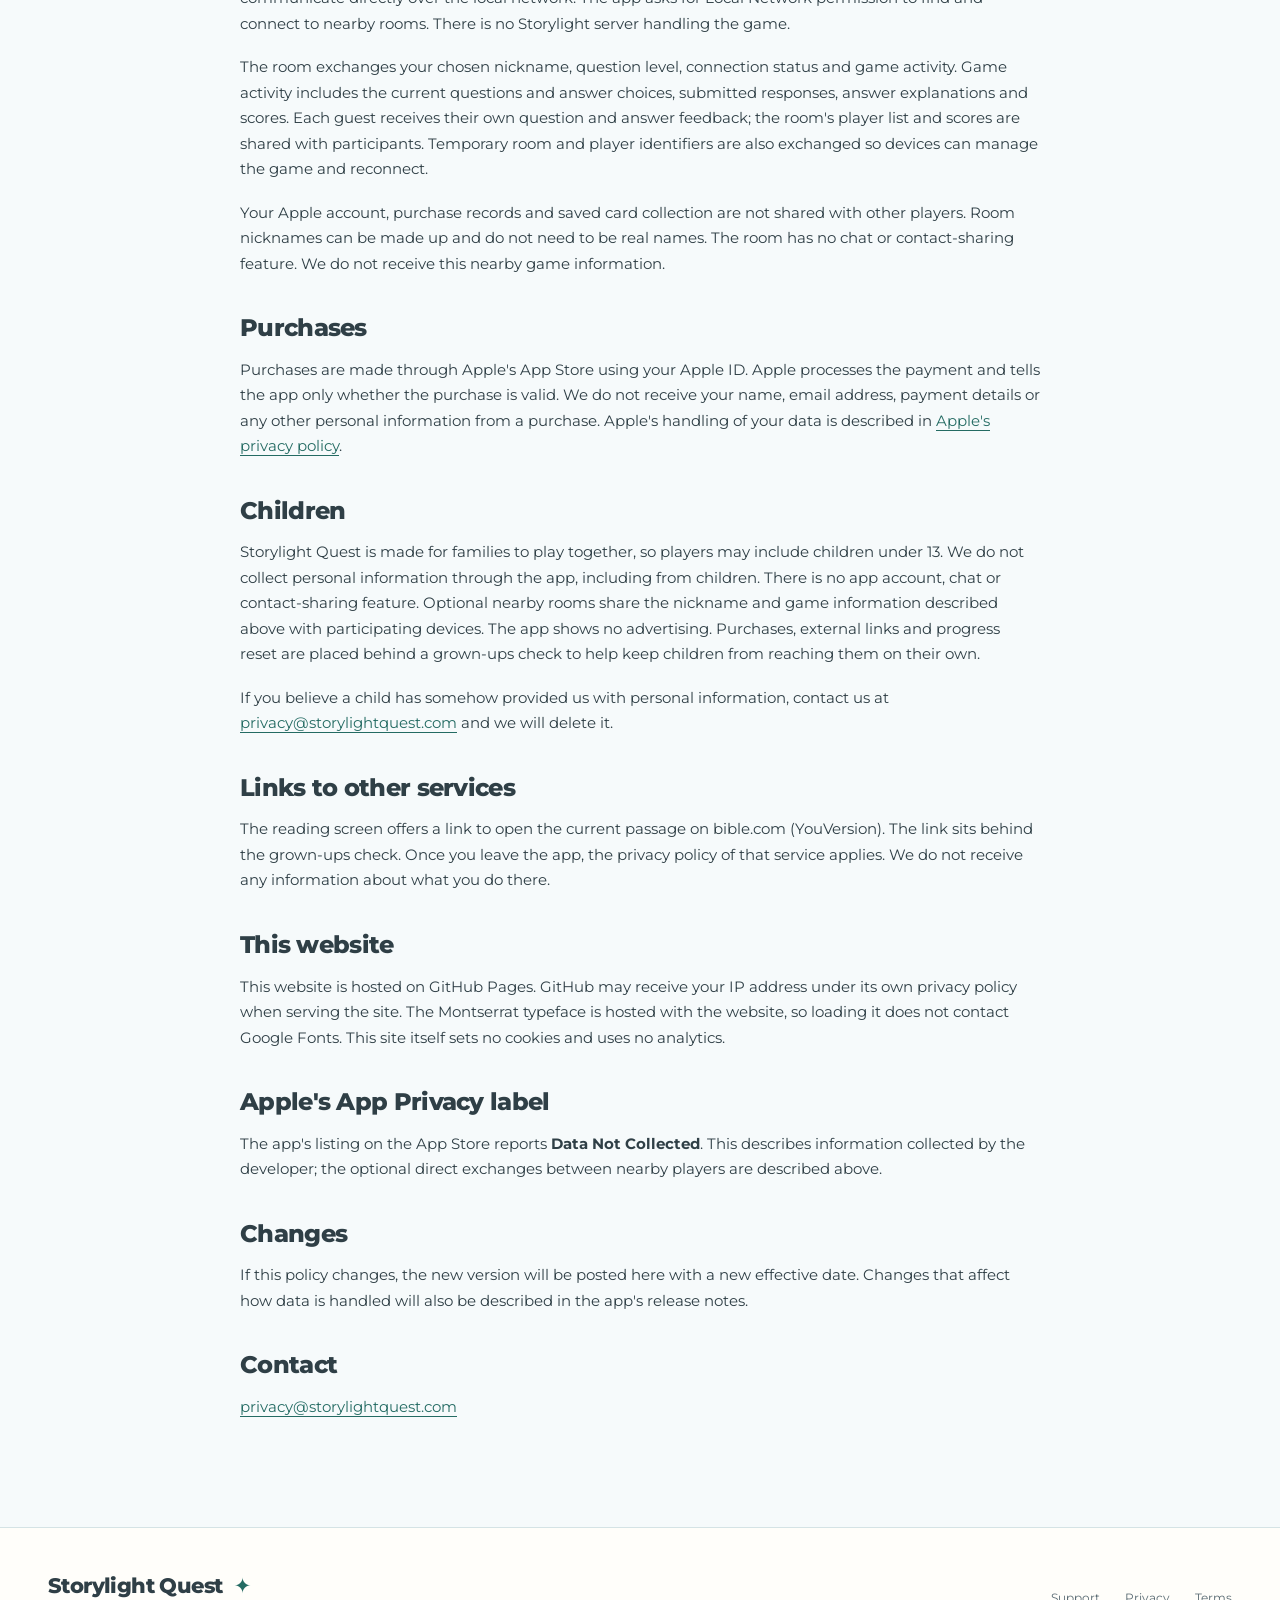
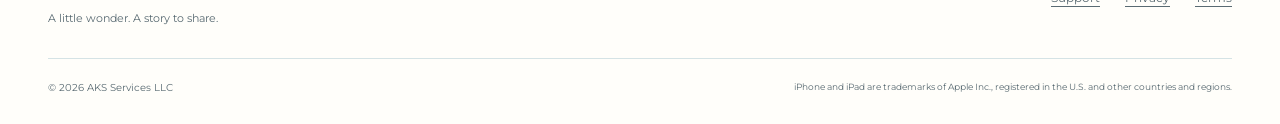
==== commit c7617354: "Match website to Sunday Storybook app design" ====
--- a/privacy.html
+++ b/privacy.html
@@ -1,82 +1,247 @@
 <!doctype html>
 <html lang="en">
-<head>
-  <meta charset="utf-8">
-  <meta name="viewport" content="width=device-width, initial-scale=1">
-  <title>Privacy Policy · Storylight Quest</title>
-  <meta name="description" content="Storylight Quest collects no personal information. This policy explains what stays on your device and how purchases work.">
-  <link rel="preconnect" href="https://fonts.googleapis.com">
-  <link href="https://fonts.googleapis.com/css2?family=Montserrat:wght@400;600;700;800&display=swap" rel="stylesheet">
-  <link rel="stylesheet" href="styles.css">
-</head>
-<body>
-  <header class="site">
-    <div class="wrap">
-      <a class="brand" href="./">
-        <svg viewBox="0 0 24 24" aria-hidden="true"><path fill="#e9b94e" d="M12 1.5l2.3 6.4 6.7.3-5.3 4.2 1.9 6.5L12 15l-5.6 3.9 1.9-6.5L3 8.2l6.7-.3z"/></svg>
-        Storylight Quest
-      </a>
-      <nav class="site" aria-label="Site">
-        <a href="support.html">Support</a>
-        <a href="privacy.html" aria-current="page">Privacy</a>
-        <a href="terms.html">Terms</a>
-      </nav>
-    </div>
-  </header>
-
-  <main class="wrap">
-    <h1>Privacy Policy</h1>
-    <p class="meta">Effective October 2, 2026</p>
-
-    <div class="card">
-      <h2>The short version</h2>
-      <p>Storylight Quest collects no personal information. There are no accounts, no analytics, no advertising, no tracking and no third-party software inside the app. Everything you and your family do in the app stays on your device.</p>
-    </div>
-
-    <h2>Who we are</h2>
-    <p>Storylight Quest is published by AKS Services LLC ("we", "us"). Questions about this policy can be sent to <a href="mailto:privacy@storylightquest.com">privacy@storylightquest.com</a>.</p>
-    <p>If you email us, we receive your email address and whatever you include, such as screenshots. The Contact support link in the app fills in the app version and iOS version for you. We use what you send only to reply to you.</p>
-
-    <h2>What stays on your device</h2>
-    <p>The app stores the following in its own private storage on the device, and nowhere else:</p>
-    <ul>
-      <li>Player profiles: the name typed in for each player, the chosen avatar, the question level and the date the player was added.</li>
-      <li>Progress: cards won and the date each was won, tokens earned and journey completion for each player.</li>
-      <li>Settings: read-aloud, haptics, sounds and Bible translation preferences.</li>
-      <li>Answer history: for each player and question level, which questions they have answered, how many times each was right or wrong, when each was last answered, its step in a practice schedule and, for each story, the date they had first answered all of its questions correctly at least once. This version of the app records it but does not show it yet. It is kept so a later update can show each player's progress and help them practice.</li>
-      <li>A record of which purchases the device is entitled to, so the app works offline.</li>
-    </ul>
-    <p>We never see this information. It is not sent to us or to anyone else. If your device backs up to iCloud or a computer, this data is included in that backup under your own Apple ID and Apple's terms. You can delete all of it at any time by deleting the app. Reset all progress (in Settings, under For Grown-Ups and behind the adult check) deletes all of it except the purchase record, which stays because purchases belong to your Apple ID.</p>
-    <p>Removing a player deletes that player's profile, progress and answer history. If an update changes how the app saves progress, or if saved progress cannot be read, the app keeps a safety copy of the earlier file in the same private storage. A copy like that can still include players who were removed. Reset all progress deletes those copies too.</p>
-    <p>A player's name can be anything you like. It does not have to be a real name.</p>
-
-    <h2>Purchases</h2>
-    <p>Purchases are made through Apple's App Store using your Apple ID. Apple processes the payment and tells the app only whether the purchase is valid. We do not receive your name, email address, payment details or any other personal information from a purchase. Apple's handling of your data is described in <a href="https://www.apple.com/legal/privacy/" rel="noopener">Apple's privacy policy</a>.</p>
-
-    <h2>Children</h2>
-    <p>Storylight Quest is made for families to play together, so players may include children under 13. The app does not collect, use or share personal information from anyone, and that includes children. There is no way to create an account, enter contact details or communicate with other people inside the app. The app shows no advertising. Purchases, external links and progress reset are placed behind a grown-ups check to help keep children from reaching them on their own.</p>
-    <p>If you believe a child has somehow provided us with personal information, contact us at <a href="mailto:privacy@storylightquest.com">privacy@storylightquest.com</a> and we will delete it.</p>
-
-    <h2>Links to other services</h2>
-    <p>The reading screen offers a link to open the current passage on bible.com (YouVersion). The link sits behind the grown-ups check. Once you leave the app, the privacy policy of that service applies. We do not receive any information about what you do there.</p>
-
-    <h2>This website</h2>
-    <p>This website is hosted on GitHub Pages and loads its typeface from Google Fonts. Those services may receive your IP address under their own privacy policies. This site itself sets no cookies and uses no analytics.</p>
-
-    <h2>Apple's App Privacy label</h2>
-    <p>The app's listing on the App Store reports <strong>Data Not Collected</strong>, which reflects everything above.</p>
-
-    <h2>Changes</h2>
-    <p>If this policy changes, the new version will be posted here with a new effective date. Changes that affect how data is handled will also be described in the app's release notes.</p>
-
-    <h2>Contact</h2>
-    <p><a href="mailto:privacy@storylightquest.com">privacy@storylightquest.com</a></p>
-  </main>
-
-  <footer class="site">
-    <div class="wrap">
-      © 2026 AKS Services LLC · <a href="support.html">Support</a> · <a href="privacy.html">Privacy</a> · <a href="terms.html">Terms</a>
-    </div>
-  </footer>
-</body>
+  <head>
+    <meta charset="utf-8" />
+    <meta name="viewport" content="width=device-width, initial-scale=1" />
+    <title>Privacy Policy · Storylight Quest</title>
+    <meta
+      name="description"
+      content="How Storylight Quest handles local progress, optional nearby family games, purchases and information you send to support."
+    />
+    <meta name="theme-color" content="#F6FAFB" />
+    <link rel="icon" href="assets/images/app-icon.png" type="image/png" />
+    <link rel="canonical" href="https://storylightquest.com/privacy.html" />
+    <link rel="stylesheet" href="styles.css" />
+  </head>
+  <body>
+    <a class="skip-link" href="#main">Skip to content</a>
+    <header class="site">
+      <div class="wrap">
+        <a class="brand" href="./" aria-label="Storylight Quest home"
+          ><svg viewBox="0 0 40 40" aria-hidden="true">
+            <path
+              fill="currentColor"
+              d="m20 3 4.7 10.5L36 15l-8.3 8 2.1 11.4L20 29l-9.8 5.4L12.3 23 4 15l11.3-1.5z"
+            />
+            <circle cx="17" cy="19" r="1.2" fill="#FFFEFA" />
+            <circle cx="23" cy="19" r="1.2" fill="#FFFEFA" />
+            <path
+              d="M17 23q3 3 6 0"
+              fill="none"
+              stroke="#FFFEFA"
+              stroke-width="1.4"
+              stroke-linecap="round"
+            /></svg
+          ><span>Storylight <span class="brand-quest">Quest</span></span></a
+        >
+        <nav class="site" aria-label="Site">
+          <a href="support.html">Support</a>
+          <a href="privacy.html" aria-current="page">Privacy</a>
+          <a href="terms.html">Terms</a>
+        </nav>
+      </div>
+    </header>
+
+    <main class="wrap document" id="main">
+      <h1>Privacy Policy</h1>
+      <p class="meta">Effective October 8, 2026</p>
+
+      <div class="card">
+        <h2>The short version</h2>
+        <p>
+          We do not collect personal information through the Storylight Quest
+          app. There are no app accounts, no analytics, no advertising and no
+          tracking. Profiles and progress are stored on your device. If you
+          choose to host or join a nearby trivia room, the devices in that room
+          exchange the nickname, question level and game activity needed to play
+          together. This information is not sent to a Storylight server.
+        </p>
+      </div>
+
+      <h2>Who we are</h2>
+      <p>
+        Storylight Quest is published by AKS Services LLC ("we", "us").
+        Questions about this policy can be sent to
+        <a href="mailto:privacy@storylightquest.com"
+          >privacy@storylightquest.com</a
+        >.
+      </p>
+      <p>
+        If you email us, we receive your email address and whatever you include,
+        such as screenshots. The Contact support link in the app fills in the
+        app version and iOS version for you. We use what you send only to reply
+        to you.
+      </p>
+
+      <h2>What stays on your device</h2>
+      <p>
+        The app stores the following in its own private storage on the device:
+      </p>
+      <ul>
+        <li>
+          Player profiles: the name typed in for each player, the chosen avatar,
+          the question level and the date the player was added.
+        </li>
+        <li>
+          Progress: cards won and the date each was won, tokens earned and
+          journey completion for each player at each question level.
+        </li>
+        <li>
+          Settings: read-aloud, haptics, sounds and Bible translation
+          preferences.
+        </li>
+        <li>
+          Answer history: for each player and question level, which questions
+          they have answered, how many times each was right or wrong, when each
+          was last answered, its step in a practice schedule and, for each
+          story, the date they had first answered all of its questions correctly
+          at least once. This version of the app records it but does not show it
+          yet. It is kept so a later update can show each player's progress and
+          help them practice.
+        </li>
+        <li>
+          A record of which purchases the device is entitled to, so the app
+          works offline.
+        </li>
+      </ul>
+      <p>
+        This stored information is not sent to us. Optional nearby rooms share
+        only the information described below with participating devices. If your
+        device backs up to iCloud or a computer, this data is included in that
+        backup under your own Apple ID and Apple's terms. You can delete all of
+        it at any time by deleting the app. Reset all progress (in Settings,
+        under For Grown-Ups and behind the adult check) deletes all of it except
+        the purchase record, which stays because purchases belong to your Apple
+        ID.
+      </p>
+      <p>
+        Removing a player deletes that player's profile, progress and answer
+        history. If an update changes how the app saves progress, or if saved
+        progress cannot be read, the app keeps a safety copy of the earlier file
+        in the same private storage. A copy like that can still include players
+        who were removed. Reset all progress deletes those copies too.
+      </p>
+      <p>
+        A player's name can be anything you like. It does not have to be a real
+        name.
+      </p>
+
+      <h2>Optional nearby family rooms</h2>
+      <p>
+        Nearby trivia is optional. When you host or join a room using its
+        six-character code, the participating devices communicate directly over
+        the local network. The app asks for Local Network permission to find and
+        connect to nearby rooms. There is no Storylight server handling the
+        game.
+      </p>
+      <p>
+        The room exchanges your chosen nickname, question level, connection
+        status and game activity. Game activity includes the current questions
+        and answer choices, submitted responses, answer explanations and scores.
+        Each guest receives their own question and answer feedback; the room's
+        player list and scores are shared with participants. Temporary room and
+        player identifiers are also exchanged so devices can manage the game and
+        reconnect.
+      </p>
+      <p>
+        Your Apple account, purchase records and saved card collection are not
+        shared with other players. Room nicknames can be made up and do not need
+        to be real names. The room has no chat or contact-sharing feature. We do
+        not receive this nearby game information.
+      </p>
+
+      <h2>Purchases</h2>
+      <p>
+        Purchases are made through Apple's App Store using your Apple ID. Apple
+        processes the payment and tells the app only whether the purchase is
+        valid. We do not receive your name, email address, payment details or
+        any other personal information from a purchase. Apple's handling of your
+        data is described in
+        <a href="https://www.apple.com/legal/privacy/" rel="noopener"
+          >Apple's privacy policy</a
+        >.
+      </p>
+
+      <h2>Children</h2>
+      <p>
+        Storylight Quest is made for families to play together, so players may
+        include children under 13. We do not collect personal information
+        through the app, including from children. There is no app account, chat
+        or contact-sharing feature. Optional nearby rooms share the nickname and
+        game information described above with participating devices. The app
+        shows no advertising. Purchases, external links and progress reset are
+        placed behind a grown-ups check to help keep children from reaching them
+        on their own.
+      </p>
+      <p>
+        If you believe a child has somehow provided us with personal
+        information, contact us at
+        <a href="mailto:privacy@storylightquest.com"
+          >privacy@storylightquest.com</a
+        >
+        and we will delete it.
+      </p>
+
+      <h2>Links to other services</h2>
+      <p>
+        The reading screen offers a link to open the current passage on
+        bible.com (YouVersion). The link sits behind the grown-ups check. Once
+        you leave the app, the privacy policy of that service applies. We do not
+        receive any information about what you do there.
+      </p>
+
+      <h2>This website</h2>
+      <p>
+        This website is hosted on GitHub Pages. GitHub may receive your IP
+        address under its own privacy policy when serving the site. The
+        Montserrat typeface is hosted with the website, so loading it does not
+        contact Google Fonts. This site itself sets no cookies and uses no
+        analytics.
+      </p>
+
+      <h2>Apple's App Privacy label</h2>
+      <p>
+        The app's listing on the App Store reports
+        <strong>Data Not Collected</strong>. This describes information
+        collected by the developer; the optional direct exchanges between nearby
+        players are described above.
+      </p>
+
+      <h2>Changes</h2>
+      <p>
+        If this policy changes, the new version will be posted here with a new
+        effective date. Changes that affect how data is handled will also be
+        described in the app's release notes.
+      </p>
+
+      <h2>Contact</h2>
+      <p>
+        <a href="mailto:privacy@storylightquest.com"
+          >privacy@storylightquest.com</a
+        >
+      </p>
+    </main>
+
+    <footer class="site">
+      <div class="wrap footer-row">
+        <div>
+          <a class="footer-brand" href="./"
+            >Storylight Quest <span aria-hidden="true">✦</span></a
+          >
+          <p>A little wonder. A story to share.</p>
+        </div>
+        <nav aria-label="Footer">
+          <a href="support.html">Support</a><a href="privacy.html">Privacy</a
+          ><a href="terms.html">Terms</a>
+        </nav>
+      </div>
+      <div class="wrap footer-bottom">
+        <span>© 2026 AKS Services LLC</span>
+        <p class="legal">
+          iPhone and iPad are trademarks of Apple Inc., registered in the U.S.
+          and other countries and regions.
+        </p>
+      </div>
+    </footer>
+  </body>
 </html>
--- a/styles.css
+++ b/styles.css
@@ -1,208 +1,1646 @@
+@font-face {
+  font-family: Montserrat;
+  src: url("assets/fonts/Montserrat-Regular.ttf") format("truetype");
+  font-style: normal;
+  font-weight: 400;
+  font-display: swap;
+}
+@font-face {
+  font-family: Montserrat;
+  src: url("assets/fonts/Montserrat-SemiBold.ttf") format("truetype");
+  font-style: normal;
+  font-weight: 600;
+  font-display: swap;
+}
+@font-face {
+  font-family: Montserrat;
+  src: url("assets/fonts/Montserrat-Bold.ttf") format("truetype");
+  font-style: normal;
+  font-weight: 700;
+  font-display: swap;
+}
+@font-face {
+  font-family: Montserrat;
+  src: url("assets/fonts/Montserrat-ExtraBold.ttf") format("truetype");
+  font-style: normal;
+  font-weight: 800;
+  font-display: swap;
+}
 :root {
-  --bg: #f7f4ec;
-  --surface: #ffffff;
-  --ink: #1b2140;
-  --muted: #5a6180;
-  --line: #e2ddd0;
-  --night: #172047;
-  --gold: #c8922b;
-  --gold-soft: #e9b94e;
-  color-scheme: light dark;
-}
-
-@media (prefers-color-scheme: dark) {
-  :root {
-    --bg: #0c1128;
-    --surface: #172047;
-    --ink: #f7eed9;
-    --muted: #c7d0ec;
-    --line: #2a3566;
-    --gold: #e9b94e;
-    --gold-soft: #f8e09e;
-  }
-}
-
-* { box-sizing: border-box; }
-
-html { -webkit-text-size-adjust: 100%; }
-
+  --bg: #f6fafb;
+  --surface: #fffefa;
+  --ink: #2f3f46;
+  --muted: #596a72;
+  --teal: #246b63;
+  --mint: #dff1ea;
+  --peach: #fff0e1;
+  --coral: #e7836a;
+  --sunflower: #f3cb72;
+  --lilac: #b8b2e3;
+  --line: #d5e3e5;
+  color-scheme: light;
+}
+* {
+  box-sizing: border-box;
+}
+html {
+  -webkit-text-size-adjust: 100%;
+  scroll-behavior: smooth;
+  scroll-padding-top: 28px;
+}
 body {
   margin: 0;
   background: var(--bg);
   color: var(--ink);
-  font-family: "Montserrat", -apple-system, BlinkMacSystemFont, "Segoe UI", sans-serif;
-  font-size: 17px;
-  line-height: 1.6;
-}
-
+  font-family: Montserrat, system-ui, sans-serif;
+  font-size: 16px;
+  line-height: 1.7;
+}
+img {
+  display: block;
+  max-width: 100%;
+  height: auto;
+}
+svg {
+  display: block;
+}
+a {
+  color: var(--teal);
+  text-underline-offset: 4px;
+}
+a:hover {
+  text-decoration-thickness: 2px;
+}
+a,
+summary {
+  -webkit-tap-highlight-color: transparent;
+}
+:focus-visible {
+  outline: 3px solid var(--teal);
+  outline-offset: 5px;
+}
+::selection {
+  background: var(--sunflower);
+  color: var(--ink);
+}
 .wrap {
-  max-width: 720px;
-  margin: 0 auto;
-  padding: 0 16px;
-}
-
+  width: min(1200px, calc(100% - 96px));
+  margin-inline: auto;
+}
+.skip-link {
+  position: absolute;
+  top: -100px;
+  left: 20px;
+  padding: 10px 20px;
+  background: var(--surface);
+  z-index: 20;
+  border: 2px solid var(--teal);
+  border-radius: 10px;
+}
+.skip-link:focus {
+  top: 10px;
+}
 header.site {
+  background: var(--bg);
   border-bottom: 1px solid var(--line);
-  background: var(--night);
-  color: #f7eed9;
-}
-
+}
 header.site .wrap {
+  min-height: 100px;
   display: flex;
-  flex-wrap: wrap;
   align-items: center;
   justify-content: space-between;
-  gap: 8px 16px;
-  padding-top: 18px;
-  padding-bottom: 18px;
-}
-
+  gap: 24px;
+}
 .brand {
   display: inline-flex;
   align-items: center;
+  gap: 9px;
+  font-size: 22px;
+  line-height: 1.2;
+  letter-spacing: -0.8px;
+  font-weight: 800;
+  color: var(--ink);
+  text-decoration: none;
+  white-space: nowrap;
+}
+.brand svg {
+  width: 40px;
+  height: 40px;
+  color: var(--teal);
+  flex: none;
+}
+.brand-quest {
+  font-weight: 600;
+}
+nav.site {
+  display: flex;
+  align-items: center;
+  gap: 30px;
+}
+nav.site a {
+  font-size: 13px;
+  font-weight: 700;
+  text-decoration: none;
+  min-height: 44px;
+  display: inline-flex;
+  align-items: center;
   gap: 10px;
-  color: #f8e09e;
-  font-weight: 800;
-  font-size: 18px;
-  text-decoration: none;
-  letter-spacing: 0.01em;
-}
-
-.brand svg { width: 26px; height: 26px; flex: none; }
-
-nav.site a {
-  color: #c7d0ec;
-  text-decoration: none;
-  font-weight: 600;
-  font-size: 15px;
-  margin-left: 18px;
-}
-
-nav.site a[aria-current="page"], nav.site a:hover { color: #f8e09e; }
-
-main { padding: 32px 0 48px; }
-
-h1 { font-size: 30px; line-height: 1.2; margin: 0 0 6px; font-weight: 800; }
-h2 { font-size: 21px; margin: 36px 0 10px; font-weight: 700; }
-h3 { font-size: 17px; margin: 24px 0 6px; font-weight: 700; }
-p, li { margin: 0 0 12px; }
-ul, ol { padding-left: 22px; }
-
-.lede { color: var(--muted); font-size: 18px; margin-bottom: 24px; }
-.meta { color: var(--muted); font-size: 14px; margin-bottom: 28px; }
-
-a { color: var(--gold); }
-a:hover { text-decoration-thickness: 2px; }
-
-.card {
+  color: var(--ink);
+}
+nav.site a:hover,
+nav.site a[aria-current="page"] {
+  color: var(--teal);
+  text-decoration: underline;
+}
+nav.site .nav-help {
   background: var(--surface);
   border: 1px solid var(--line);
-  border-radius: 16px;
-  padding: 20px 22px;
-  margin: 18px 0;
-}
-
-.card h2 { margin-top: 0; }
-
+  border-radius: 14px;
+  padding: 8px 18px;
+}
+h1,
+h2,
+h3 {
+  line-height: 1.15;
+  letter-spacing: -1.5px;
+  font-weight: 800;
+  margin: 0 0 20px;
+  text-wrap: balance;
+}
+h1 {
+  font-size: clamp(42px, 4.9vw, 66px);
+}
+h2 {
+  font-size: clamp(32px, 3.4vw, 46px);
+}
+h3 {
+  font-size: 25px;
+  letter-spacing: -0.8px;
+}
+p {
+  margin: 0 0 18px;
+}
+ul,
+ol {
+  padding-left: 24px;
+}
+li {
+  margin-bottom: 10px;
+}
+.eyebrow {
+  color: var(--teal);
+  font-size: 11px;
+  font-weight: 800;
+  text-transform: uppercase;
+  letter-spacing: 1.6px;
+  margin-bottom: 22px;
+  line-height: 1.6;
+}
+.little-star {
+  color: var(--teal);
+  font-size: 22px;
+  vertical-align: middle;
+  margin-right: 7px;
+}
+.lede {
+  font-size: 18px;
+  line-height: 1.8;
+  color: var(--muted);
+}
+.note,
+.meta {
+  color: var(--muted);
+  font-size: 13px;
+  line-height: 1.75;
+}
+.section {
+  padding-block: 100px;
+}
+.section-copy > p:not(.eyebrow),
+.grownups-copy > p {
+  color: var(--muted);
+}
+.hero {
+  min-height: 742px;
+  display: grid;
+  grid-template-columns: 1.1fr 1fr;
+  align-items: center;
+  gap: 30px;
+  padding-block: 55px 65px;
+}
+.hero-copy {
+  padding-bottom: 12px;
+  position: relative;
+  z-index: 2;
+}
+.hero h1 {
+  margin-bottom: 27px;
+  line-height: 1.13;
+}
+.underline {
+  position: relative;
+  white-space: nowrap;
+  z-index: 0;
+}
+.underline::after {
+  content: "";
+  position: absolute;
+  left: -3px;
+  right: -6px;
+  bottom: 3px;
+  height: 14px;
+  border-radius: 60% 40% 30% 60%;
+  background: var(--sunflower);
+  transform: rotate(-2deg);
+  z-index: -1;
+}
+.hero .lede {
+  max-width: 470px;
+  margin-bottom: 15px;
+}
+.hero-for {
+  font-size: 13px;
+  color: var(--muted);
+  margin-bottom: 26px;
+  max-width: 400px;
+}
+.links {
+  display: flex;
+  align-items: center;
+  flex-wrap: wrap;
+  gap: 24px;
+}
+.button {
+  display: inline-flex;
+  justify-content: center;
+  align-items: center;
+  gap: 28px;
+  min-height: 54px;
+  padding: 14px 22px;
+  border-radius: 17px;
+  text-decoration: none;
+  font-size: 13px;
+  font-weight: 700;
+  transition:
+    transform 0.15s,
+    background 0.15s;
+}
+.primary {
+  background: var(--teal);
+  color: var(--surface);
+  box-shadow: 0 4px 0 #164c46;
+}
+.primary:hover {
+  background: #1e5c55;
+  transform: translateY(-2px);
+}
+.text-link {
+  display: inline-flex;
+  align-items: center;
+  gap: 12px;
+  min-height: 44px;
+  text-decoration: none;
+  font-weight: 700;
+  font-size: 13px;
+}
+.text-link:hover {
+  text-decoration: underline;
+}
+.hero-note {
+  font-size: 11px;
+  margin-top: 28px;
+  color: var(--muted);
+  display: flex;
+  align-items: center;
+  gap: 10px;
+  flex-wrap: wrap;
+}
+.check {
+  color: var(--teal);
+  font-weight: 800;
+}
+.hero-scene {
+  height: 600px;
+  position: relative;
+  isolation: isolate;
+  min-width: 0;
+}
+.scene-orbit {
+  position: absolute;
+  inset: 54px 20px 34px 20px;
+  background: var(--mint);
+  border-radius: 46% 52% 43% 49%;
+  transform: rotate(-9deg);
+  z-index: -2;
+}
+.phone-frame {
+  background: var(--surface);
+  border: 8px solid var(--surface);
+  border-radius: 35px;
+  overflow: hidden;
+  box-shadow:
+    0 14px 38px #2f3f461b,
+    0 0 0 1px #2f3f460b;
+}
+.phone-frame img {
+  width: 100%;
+  border-radius: 27px;
+}
+.hero-phone {
+  position: absolute;
+  width: 255px;
+  top: 22px;
+  left: 25%;
+  transform: rotate(3deg);
+}
+.hero-card {
+  position: absolute;
+  width: 167px;
+  right: -9px;
+  bottom: 20px;
+  border-radius: 9px;
+  transform: rotate(9deg);
+  box-shadow: 0 12px 22px #2f3f4630;
+}
+.hero-card-back {
+  position: absolute;
+  width: 154px;
+  left: 0;
+  bottom: 33px;
+  transform: rotate(-13deg);
+  border-radius: 8px;
+  box-shadow: 0 10px 20px #2f3f4620;
+  z-index: -1;
+}
+.scene-note {
+  position: absolute;
+  top: 24px;
+  left: -12px;
+  font-size: 11px;
+  line-height: 1.8;
+  font-weight: 600;
+  transform: rotate(-8deg);
+  background: var(--peach);
+  padding: 15px 18px;
+  border-radius: 3px 17px 17px 17px;
+}
+.scene-note span {
+  color: #8d5434;
+}
+.sun-doodle {
+  position: absolute;
+  top: 10px;
+  right: 3px;
+  width: 80px;
+  color: #a77122;
+  transform: rotate(12deg);
+}
+.scene-star {
+  position: absolute;
+  font-size: 48px;
+  line-height: 1;
+}
+.star-one {
+  right: 1px;
+  top: 233px;
+  color: #8d83bd;
+}
+.star-two {
+  left: 25px;
+  top: 237px;
+  color: var(--coral);
+  font-size: 26px;
+}
+.promise-strip {
+  border-block: 1px solid var(--line);
+  background: var(--surface);
+}
+.promises {
+  display: flex;
+  justify-content: space-between;
+  gap: 20px;
+  align-items: center;
+  padding-block: 25px;
+}
+.promises p {
+  margin: 0;
+  font-size: 13px;
+  white-space: nowrap;
+}
+.promises p > span {
+  color: var(--teal);
+  font-size: 22px;
+  vertical-align: middle;
+  margin-right: 9px;
+}
+.journeys-section {
+  display: grid;
+  grid-template-columns: 1fr 1fr;
+  gap: 100px;
+  align-items: center;
+}
+.journey-preview {
+  background: var(--peach);
+  min-height: 700px;
+  border-radius: 160px 160px 28px 28px;
+  position: relative;
+  padding: 70px 40px 24px;
+  isolation: isolate;
+}
+.preview-label {
+  font-size: 10px;
+  text-transform: uppercase;
+  font-weight: 700;
+  letter-spacing: 1px;
+  position: relative;
+  text-align: center;
+  margin-bottom: 26px;
+}
+.preview-label span {
+  color: #966342;
+  margin-right: 4px;
+}
+.quest-phone {
+  width: 239px;
+  margin: auto;
+  transform: rotate(-3deg);
+  position: relative;
+}
+.preview-sticker {
+  position: absolute;
+  right: -17px;
+  top: 320px;
+  background: var(--sunflower);
+  padding: 19px 22px;
+  border-radius: 50%;
+  font-size: 13px;
+  font-weight: 700;
+  line-height: 1.5;
+  transform: rotate(10deg);
+}
+.preview-sticker span {
+  font-size: 22px;
+}
+.trail-decor {
+  position: absolute;
+  left: 35px;
+  top: 200px;
+  width: 90px;
+  height: 315px;
+  border-left: 2px dashed #cdbfa7;
+  border-radius: 55% 0 0 45%;
+  transform: rotate(-13deg);
+  z-index: -1;
+}
+.trail-decor i {
+  display: block;
+  position: absolute;
+  left: -9px;
+  top: 30px;
+  background: var(--surface);
+  width: 18px;
+  height: 18px;
+  border-radius: 50%;
+  border: 2px solid #baa78b;
+}
+.trail-decor i:nth-child(2) {
+  top: 150px;
+  left: -11px;
+}
+.trail-decor i:nth-child(3) {
+  top: 270px;
+  left: 14px;
+}
+.sampler-intro {
+  margin-top: 28px;
+}
+.sampler {
+  display: flex;
+  gap: 16px;
+  align-items: center;
+  padding: 20px;
+  border-radius: 20px;
+  margin-top: 12px;
+  border: 1px solid #2f3f460a;
+}
+.mint {
+  background: var(--mint);
+}
+.peach {
+  background: var(--peach);
+}
+.sampler-symbol {
+  font-size: 36px;
+  line-height: 1;
+  color: var(--teal);
+  width: 40px;
+  flex: none;
+  text-align: center;
+}
+.peach .sampler-symbol {
+  color: #92533e;
+}
+.small-label {
+  font-size: 10px;
+  font-weight: 700;
+  letter-spacing: 0.4px;
+  text-transform: uppercase;
+  display: block;
+  color: var(--muted);
+  margin-bottom: 5px;
+}
+.sampler h3 {
+  font-size: 18px;
+  letter-spacing: -0.5px;
+  margin-bottom: 4px;
+}
+.sampler p {
+  font-size: 12px;
+  color: var(--muted);
+  margin: 0;
+  line-height: 1.6;
+}
+summary {
+  cursor: pointer;
+  font-weight: 700;
+  list-style: none;
+  padding-right: 36px;
+  position: relative;
+  min-height: 28px;
+}
+summary::-webkit-details-marker {
+  display: none;
+}
+summary::after {
+  content: "+";
+  position: absolute;
+  right: 5px;
+  top: -4px;
+  font-size: 24px;
+  color: var(--teal);
+  font-weight: 400;
+}
+details[open] summary::after {
+  content: "−";
+}
+details {
+  border-top: 1px solid var(--line);
+  padding: 18px 0;
+}
+details:last-of-type {
+  border-bottom: 1px solid var(--line);
+}
+details p {
+  margin-top: 14px;
+}
+.all-journeys {
+  font-size: 12px;
+  margin-top: 23px;
+}
+.all-journeys summary {
+  min-height: 24px;
+}
+.journey-list {
+  display: grid;
+  grid-template-columns: 1fr 1fr;
+  column-gap: 28px;
+  row-gap: 4px;
+  margin-block: 20px;
+  padding-left: 18px;
+  color: var(--muted);
+}
+.journey-list li {
+  padding-left: 2px;
+  margin-bottom: 5px;
+}
+.cards-section {
+  background: var(--mint);
+  padding-block: 80px;
+  overflow: hidden;
+}
+.cards-layout {
+  display: grid;
+  grid-template-columns: 0.9fr 1.2fr;
+  gap: 65px;
+  align-items: center;
+}
+.cards-layout .section-copy {
+  max-width: 400px;
+}
+.coming-note {
+  margin-top: 32px;
+  padding-top: 24px;
+  border-top: 1px solid #246b632c;
+}
+.tag {
+  display: inline-block;
+  background: var(--surface);
+  border: 1px solid #2f3f461c;
+  border-radius: 9px;
+  padding: 5px 11px;
+  font-size: 10px;
+  text-transform: uppercase;
+  letter-spacing: 1px;
+  font-weight: 800;
+  margin-bottom: 14px;
+}
+.coming-note p {
+  font-weight: 600;
+  font-size: 14px;
+  color: var(--ink);
+}
+.coming-note .note {
+  display: inline-block;
+  margin-top: 9px;
+  font-weight: 400;
+}
+.card-fan {
+  height: 490px;
+  position: relative;
+  isolation: isolate;
+}
+.card-fan img {
+  position: absolute;
+  width: 208px;
+  border-radius: 10px;
+  box-shadow: 0 20px 30px #2f3f4626;
+}
+.fan-back {
+  left: 12px;
+  top: 100px;
+  transform: rotate(-15deg);
+  z-index: -1;
+}
+.fan-creation {
+  left: 30%;
+  top: 27px;
+  transform: rotate(-3deg);
+}
+.fan-storm {
+  right: -5px;
+  top: 130px;
+  transform: rotate(12deg);
+}
+.fan-star {
+  position: absolute;
+  top: 5px;
+  right: 40px;
+  font-size: 72px;
+  color: #467d71;
+}
+.card-caption {
+  position: absolute;
+  bottom: 0;
+  left: 10%;
+  font-size: 11px;
+  text-transform: uppercase;
+  font-weight: 700;
+  letter-spacing: 1px;
+}
+.section-heading {
+  text-align: center;
+  max-width: 800px;
+  margin: 0 auto 45px;
+}
+.section-heading p:last-child {
+  color: var(--muted);
+}
+.levels {
+  list-style: none;
+  display: grid;
+  grid-template-columns: repeat(4, 1fr);
+  gap: 0;
+  padding: 0;
+  margin: 0 0 65px;
+  border-block: 1px solid var(--line);
+}
+.levels li {
+  padding: 27px 22px 30px;
+  margin: 0;
+  position: relative;
+}
+.levels li + li {
+  border-left: 1px solid var(--line);
+}
+.levels strong {
+  display: block;
+  font-size: 17px;
+  letter-spacing: -0.5px;
+  margin-bottom: 2px;
+}
+.levels .ages {
+  font-size: 11px;
+  font-weight: 600;
+  color: var(--muted);
+}
+.levels p {
+  font-size: 12px;
+  line-height: 1.7;
+  color: var(--muted);
+  margin: 12px 0 0;
+  max-width: 195px;
+}
+.level-symbol {
+  display: flex;
+  align-items: center;
+  justify-content: center;
+  width: 43px;
+  height: 43px;
+  background: var(--peach);
+  border-radius: 50%;
+  font-size: 27px;
+  margin-bottom: 18px;
+  color: #8f5d1d;
+}
+.levels li:nth-child(2) .level-symbol {
+  background: var(--mint);
+  color: var(--teal);
+}
+.levels li:nth-child(3) .level-symbol {
+  background: #e9e5f7;
+  color: #6c589a;
+}
+.levels li:nth-child(4) .level-symbol {
+  background: #ffe4db;
+  color: #965243;
+}
+.family-panel {
+  border-radius: 30px;
+  background: #edebf8;
+  display: grid;
+  grid-template-columns: 1fr 0.85fr;
+  align-items: center;
+  gap: 70px;
+  padding: 55px 80px;
+  overflow: hidden;
+}
+.family-copy h3 {
+  font-size: 36px;
+  line-height: 1.15;
+  margin-bottom: 24px;
+}
+.family-copy > p {
+  font-size: 14px;
+  color: var(--muted);
+}
+.family-copy > p.note {
+  font-size: 12px;
+}
+.tablet-frame {
+  border: 8px solid var(--surface);
+  border-radius: 23px;
+  overflow: hidden;
+  transform: rotate(3deg);
+  box-shadow: 0 12px 28px #2f3f4617;
+  max-width: 335px;
+  justify-self: end;
+}
+.tablet-frame img {
+  border-radius: 15px;
+}
+.grownups-section {
+  border-top: 1px solid var(--line);
+  display: grid;
+  grid-template-columns: 0.9fr 1.1fr;
+  gap: 90px;
+  padding-top: 74px;
+  padding-bottom: 84px;
+}
+.grownups-copy {
+  font-size: 14px;
+}
+.trust-notes {
+  display: flex;
+  flex-wrap: wrap;
+  gap: 10px 18px;
+  margin: 24px 0 16px;
+  color: var(--teal);
+  font-size: 11px;
+  font-weight: 700;
+}
+.more-stories {
+  background: var(--peach);
+  border-radius: 28px;
+  padding: 48px 55px;
+  display: flex;
+  align-items: center;
+  justify-content: center;
+  gap: 45px;
+  text-align: center;
+  margin-bottom: 90px;
+}
+.more-stories .eyebrow {
+  margin-bottom: 12px;
+}
+.more-stories h2 {
+  font-size: 32px;
+  letter-spacing: -1px;
+  margin-bottom: 12px;
+}
+.more-stories p {
+  margin-bottom: 6px;
+}
+.more-stories .note {
+  font-size: 11px;
+}
+.more-spark {
+  font-size: 65px;
+  color: #b0782c;
+  line-height: 1;
+}
+.small-spark {
+  font-size: 42px;
+  color: #9b6450;
+  align-self: flex-start;
+}
+footer.site {
+  border-top: 1px solid var(--line);
+  padding-block: 40px 28px;
+  background: var(--surface);
+  color: var(--muted);
+  font-size: 12px;
+}
+footer.site a {
+  color: var(--muted);
+}
+.footer-row {
+  display: flex;
+  align-items: center;
+  justify-content: space-between;
+  gap: 20px;
+  margin-bottom: 30px;
+}
+.footer-brand {
+  font-weight: 800;
+  font-size: 21px;
+  letter-spacing: -0.6px;
+  color: var(--ink) !important;
+  text-decoration: none;
+}
+.footer-brand span {
+  color: var(--teal);
+  margin-left: 6px;
+}
+.footer-row p {
+  font-size: 11px;
+  margin: 5px 0 0;
+}
+.footer-row nav {
+  display: flex;
+  gap: 25px;
+}
+.footer-row nav a {
+  padding-block: 12px;
+}
+.footer-bottom {
+  display: flex;
+  justify-content: space-between;
+  gap: 25px;
+  font-size: 10px;
+  padding-top: 20px;
+  border-top: 1px solid var(--line);
+}
+.footer-bottom .legal {
+  font-size: 9px;
+  margin: 0;
+  max-width: 470px;
+  text-align: right;
+}
+/* Support and policies share the same type, colors and focus treatment. */
+main.document {
+  width: min(800px, calc(100% - 96px));
+  padding: 65px 0 90px;
+}
+.document h1 {
+  font-size: 42px;
+  margin-bottom: 16px;
+}
+.document h2 {
+  font-size: 24px;
+  letter-spacing: -0.7px;
+  margin: 38px 0 15px;
+}
+.document h3 {
+  font-size: 19px;
+}
+.document .lede {
+  font-size: 17px;
+}
+.document .meta {
+  font-size: 12px;
+  margin-bottom: 28px;
+}
+.document p,
+.document li {
+  font-size: 15px;
+}
+.document .card {
+  border: 1px solid var(--line);
+  border-radius: 23px;
+  padding: 25px 28px;
+  background: var(--mint);
+  margin: 28px 0;
+}
+.document .card h2 {
+  margin-top: 0;
+}
+.document .card p:last-child {
+  margin-bottom: 0;
+}
 .contact {
   display: flex;
   flex-wrap: wrap;
-  gap: 8px 24px;
   align-items: baseline;
-}
-
-.contact strong { font-size: 19px; }
-
-details {
-  border-top: 1px solid var(--line);
-  padding: 12px 0;
-}
-details:last-of-type { border-bottom: 1px solid var(--line); }
-summary { cursor: pointer; font-weight: 700; list-style: none; padding-right: 28px; position: relative; }
-summary::-webkit-details-marker { display: none; }
-summary::after {
-  content: "+";
-  position: absolute; right: 4px; top: 0;
-  color: var(--gold); font-weight: 800;
-}
-details[open] summary::after { content: "–"; }
-details p { margin-top: 10px; }
-
-.hero { text-align: center; padding: 28px 0 8px; }
-.hero .star { width: 84px; height: 84px; margin: 0 auto 14px; display: block; }
-.hero h1 { font-size: 36px; }
-.hero p { max-width: 520px; margin: 0 auto 18px; }
-
-.eyebrow {
-  color: var(--gold);
-  font-size: 13px;
-  font-weight: 800;
-  letter-spacing: 0.08em;
-  text-transform: uppercase;
-  margin: 0 0 8px;
-}
-
-.note { color: var(--muted); font-size: 15px; }
-
-.levels, .journeys {
-  list-style: none;
-  padding: 0;
-  margin: 16px 0 0;
-  display: grid;
-  grid-template-columns: repeat(2, minmax(0, 1fr));
-  gap: 12px;
-}
-.levels li, .journeys li {
-  background: var(--surface);
-  border: 1px solid var(--line);
-  border-radius: 14px;
-  padding: 14px 16px;
-  margin: 0;
-  color: var(--muted);
-  font-size: 15px;
-  line-height: 1.5;
-}
-.levels strong, .journeys strong { display: block; color: var(--ink); font-size: 17px; }
-.levels .ages { display: block; color: var(--gold); font-weight: 700; font-size: 14px; margin-bottom: 4px; }
-
-.journeys { counter-reset: journey; }
-.journeys li { counter-increment: journey; position: relative; padding-left: 52px; }
-.journeys li::before {
-  content: counter(journey);
-  position: absolute; left: 14px; top: 14px;
-  width: 26px; height: 26px;
-  border-radius: 50%;
-  background: var(--night);
-  color: #f8e09e;
-  font-weight: 800; font-size: 13px;
-  display: flex; align-items: center; justify-content: center;
-}
-
-.links { display: flex; flex-wrap: wrap; justify-content: center; gap: 12px; margin-top: 8px; }
-.links a {
-  display: inline-block;
-  padding: 12px 20px;
-  border-radius: 999px;
-  border: 1.5px solid var(--gold);
-  color: var(--ink);
-  text-decoration: none;
-  font-weight: 700;
-  min-height: 44px;
-}
-.links a.primary { background: linear-gradient(135deg, #f8e09e, #e9b94e, #c8922b); border-color: transparent; color: #2a2216; }
-
-footer.site {
-  border-top: 1px solid var(--line);
+  gap: 10px 20px;
+}
+.contact strong {
+  font-size: 17px;
+  overflow-wrap: anywhere;
+}
+.contact span {
+  font-size: 12px;
+}
+.document details summary {
+  font-size: 14px;
+}
+.document details p {
   color: var(--muted);
   font-size: 14px;
-  padding: 20px 0 40px;
-}
-footer.site a { color: var(--muted); }
-footer.site .legal { font-size: 12px; margin: 10px 0 0; }
-
-@media (max-width: 480px) {
-  h1 { font-size: 26px; }
-  .hero h1 { font-size: 30px; }
-  nav.site a { margin-left: 0; margin-right: 16px; }
-  .levels, .journeys { grid-template-columns: 1fr; }
-}
+}
+@media (min-width: 1450px) {
+  .hero {
+    min-height: 790px;
+  }
+  .hero-scene {
+    transform: scale(1.04);
+  }
+}
+@media (max-width: 1100px) {
+  .wrap {
+    width: calc(100% - 64px);
+  }
+  .hero {
+    gap: 10px;
+    min-height: 690px;
+  }
+  .hero-phone {
+    width: 235px;
+    left: 20%;
+  }
+  .hero-card {
+    width: 148px;
+    right: -5px;
+    bottom: 40px;
+  }
+  .hero-card-back {
+    width: 133px;
+    left: -8px;
+  }
+  .hero-scene {
+    height: 560px;
+  }
+  .scene-note {
+    top: 2px;
+    font-size: 10px;
+  }
+  .sun-doodle {
+    width: 60px;
+  }
+  .journeys-section {
+    gap: 55px;
+  }
+  .journey-preview {
+    padding-inline: 24px;
+  }
+  .cards-layout {
+    gap: 35px;
+  }
+  .card-fan img {
+    width: 180px;
+  }
+  .fan-storm {
+    right: -12px;
+  }
+  .card-fan {
+    height: 460px;
+  }
+  .family-panel {
+    padding: 45px;
+    gap: 45px;
+  }
+  .grownups-section {
+    gap: 55px;
+  }
+}
+@media (max-width: 850px) {
+  nav.site {
+    gap: 18px;
+  }
+  .brand {
+    font-size: 19px;
+  }
+  .brand svg {
+    width: 32px;
+  }
+  .hero {
+    grid-template-columns: 1.05fr 1fr;
+    min-height: 660px;
+  }
+  .hero h1 {
+    font-size: 43px;
+  }
+  .hero .lede {
+    font-size: 15px;
+  }
+  .hero-for {
+    font-size: 12px;
+  }
+  .hero-scene {
+    height: 515px;
+  }
+  .hero-phone {
+    width: 209px;
+    left: 14%;
+    top: 35px;
+  }
+  .hero-card {
+    width: 123px;
+    bottom: 13px;
+    right: -4px;
+  }
+  .hero-card-back {
+    width: 116px;
+    bottom: 20px;
+    left: -5px;
+  }
+  .scene-note {
+    left: -14px;
+    top: -1px;
+    padding: 10px 12px;
+    font-size: 9px;
+  }
+  .sun-doodle {
+    right: -6px;
+    top: -6px;
+    width: 52px;
+  }
+  .star-one {
+    right: 0;
+    font-size: 35px;
+    top: 170px;
+  }
+  .star-two {
+    left: -8px;
+    top: 195px;
+  }
+  .hero-note {
+    font-size: 10px;
+  }
+  .links {
+    gap: 12px;
+  }
+  .button {
+    font-size: 12px;
+    gap: 18px;
+    padding-inline: 16px;
+  }
+  .promises {
+    display: grid;
+    grid-template-columns: 1fr 1fr;
+    gap: 8px 20px;
+  }
+  .promises p {
+    text-align: center;
+    font-size: 12px;
+  }
+  .section {
+    padding-block: 70px;
+  }
+  .journeys-section {
+    gap: 40px;
+    align-items: start;
+  }
+  .journey-preview {
+    min-height: 630px;
+    padding-top: 58px;
+  }
+  .quest-phone {
+    width: 208px;
+  }
+  .preview-label {
+    font-size: 8px;
+  }
+  .preview-sticker {
+    right: -13px;
+    font-size: 11px;
+    padding: 15px;
+  }
+  .section-copy > p {
+    font-size: 14px;
+  }
+  .sampler {
+    padding: 15px;
+    gap: 10px;
+  }
+  .sampler-symbol {
+    font-size: 29px;
+    width: 30px;
+  }
+  .sampler h3 {
+    font-size: 15px;
+  }
+  .small-label {
+    font-size: 8px;
+  }
+  .cards-layout {
+    grid-template-columns: 1fr 1fr;
+    gap: 35px;
+  }
+  .card-fan img {
+    width: 150px;
+  }
+  .fan-back {
+    left: -5px;
+    top: 92px;
+  }
+  .fan-creation {
+    left: 26%;
+    top: 45px;
+  }
+  .fan-storm {
+    top: 193px;
+    right: -5px;
+  }
+  .card-fan {
+    height: 460px;
+  }
+  .card-caption {
+    left: 0;
+    font-size: 9px;
+  }
+  .fan-star {
+    font-size: 50px;
+    right: 0;
+  }
+  .levels li {
+    padding: 22px 14px;
+  }
+  .levels strong {
+    font-size: 14px;
+  }
+  .levels p {
+    font-size: 11px;
+  }
+  .family-panel {
+    padding: 32px;
+    gap: 30px;
+  }
+  .family-copy h3 {
+    font-size: 29px;
+  }
+  .family-copy > p {
+    font-size: 12px;
+  }
+  .family-copy > p.note {
+    font-size: 11px;
+  }
+  .grownups-section {
+    gap: 45px;
+  }
+  .more-stories {
+    padding: 40px 24px;
+    gap: 20px;
+  }
+  .more-stories h2 {
+    font-size: 29px;
+  }
+  .more-spark {
+    font-size: 45px;
+  }
+  .small-spark {
+    font-size: 30px;
+  }
+}
+@media (max-width: 650px) {
+  .wrap {
+    width: calc(100% - 40px);
+  }
+  header.site .wrap {
+    min-height: 85px;
+    gap: 12px;
+    flex-wrap: wrap;
+    padding-block: 16px;
+  }
+  .brand {
+    font-size: 19px;
+  }
+  .brand svg {
+    width: 32px;
+    height: 32px;
+  }
+  nav.site {
+    gap: 17px;
+  }
+  nav.site a {
+    font-size: 11px;
+    min-height: 36px;
+  }
+  nav.site .nav-help {
+    padding: 5px 11px;
+  }
+  .home header.site .wrap {
+    justify-content: center;
+    row-gap: 10px;
+  }
+  .home nav.site {
+    justify-content: center;
+    gap: 26px;
+  }
+  .home nav.site .nav-help {
+    background: none;
+    border: 0;
+    padding: 0;
+  }
+  .hero {
+    display: flex;
+    flex-direction: column;
+    gap: 8px;
+    padding-top: 36px;
+    padding-bottom: 25px;
+    min-height: 0;
+  }
+  .hero-copy {
+    align-self: stretch;
+    padding: 0 6px;
+  }
+  .eyebrow {
+    font-size: 9px;
+    letter-spacing: 1.25px;
+    margin-bottom: 17px;
+  }
+  .hero h1 {
+    font-size: clamp(36px, 9.2vw, 52px);
+    letter-spacing: -1.7px;
+    margin-bottom: 23px;
+  }
+  .underline::after {
+    height: 10px;
+    bottom: 2px;
+  }
+  .hero .lede {
+    font-size: 15px;
+    max-width: 430px;
+  }
+  .hero-for {
+    font-size: 11px;
+    margin-bottom: 22px;
+  }
+  .links {
+    gap: 16px;
+  }
+  .button {
+    font-size: 11px;
+    min-height: 49px;
+    padding: 12px 17px;
+    gap: 20px;
+  }
+  .text-link {
+    font-size: 11px;
+  }
+  .hero-note {
+    font-size: 10px;
+    gap: 7px;
+    margin-top: 23px;
+    margin-bottom: 16px;
+  }
+  .hero-scene {
+    width: min(370px, 100%);
+    height: 530px;
+    flex: none;
+    margin-top: 6px;
+  }
+  .scene-orbit {
+    inset: 44px 30px 40px;
+  }
+  .hero-phone {
+    width: 215px;
+    left: 23%;
+    top: 25px;
+  }
+  .hero-card {
+    width: 128px;
+    right: -2px;
+    bottom: 20px;
+  }
+  .hero-card-back {
+    width: 120px;
+    left: 4px;
+    bottom: 35px;
+  }
+  .scene-note {
+    top: 5px;
+    left: 0;
+    font-size: 9px;
+    padding: 11px 13px;
+  }
+  .sun-doodle {
+    right: 5px;
+    top: 7px;
+    width: 50px;
+  }
+  .star-one {
+    right: 0;
+    top: 170px;
+  }
+  .star-two {
+    left: 13px;
+    top: 219px;
+  }
+  .promises {
+    padding-block: 17px;
+    gap: 7px 8px;
+  }
+  .promises p {
+    font-size: 10px;
+  }
+  .promises p > span {
+    font-size: 17px;
+    margin-right: 5px;
+  }
+  .section {
+    padding-block: 56px;
+  }
+  .journeys-section {
+    display: flex;
+    flex-direction: column;
+    gap: 33px;
+  }
+  .journeys-section .section-copy {
+    order: -1;
+  }
+  .section-copy > p {
+    font-size: 14px;
+  }
+  h2 {
+    font-size: 32px;
+    letter-spacing: -1.1px;
+    margin-bottom: 20px;
+  }
+  .sampler {
+    padding: 18px;
+    gap: 14px;
+  }
+  .sampler-symbol {
+    font-size: 34px;
+    width: 38px;
+  }
+  .sampler h3 {
+    font-size: 17px;
+  }
+  .small-label {
+    font-size: 9px;
+  }
+  .sampler p {
+    font-size: 11px;
+  }
+  .all-journeys {
+    margin-top: 20px;
+  }
+  .journey-preview {
+    width: 100%;
+    min-height: 650px;
+    padding-top: 45px;
+    border-radius: 100px 100px 25px 25px;
+  }
+  .preview-label {
+    font-size: 9px;
+  }
+  .quest-phone {
+    width: 228px;
+  }
+  .preview-sticker {
+    right: 5px;
+    top: 315px;
+  }
+  .cards-section {
+    padding-block: 52px;
+  }
+  .cards-layout {
+    display: flex;
+    flex-direction: column;
+    gap: 18px;
+  }
+  .cards-layout .section-copy {
+    max-width: none;
+    width: 100%;
+  }
+  .coming-note {
+    margin-top: 23px;
+  }
+  .card-fan {
+    width: min(370px, 100%);
+    height: 410px;
+  }
+  .card-fan img {
+    width: 157px;
+  }
+  .fan-back {
+    left: 7px;
+    top: 65px;
+  }
+  .fan-creation {
+    left: 28%;
+    top: 5px;
+  }
+  .fan-storm {
+    right: 1px;
+    top: 148px;
+  }
+  .fan-star {
+    font-size: 43px;
+    right: 13px;
+    top: -10px;
+  }
+  .card-caption {
+    font-size: 9px;
+    left: 10px;
+    bottom: 0;
+  }
+  .section-heading {
+    text-align: left;
+    margin-bottom: 28px;
+  }
+  .section-heading p:last-child {
+    font-size: 14px;
+  }
+  .levels {
+    grid-template-columns: 1fr 1fr;
+    margin-bottom: 35px;
+  }
+  .levels li {
+    padding: 22px 17px;
+  }
+  .levels li:nth-child(3) {
+    border-left: 0;
+  }
+  .levels li:nth-child(n + 3) {
+    border-top: 1px solid var(--line);
+  }
+  .levels strong {
+    font-size: 16px;
+  }
+  .levels p {
+    font-size: 12px;
+  }
+  .family-panel {
+    grid-template-columns: 1fr;
+    padding: 29px 25px;
+    gap: 28px;
+  }
+  .family-copy h3 {
+    font-size: 31px;
+  }
+  .family-copy > p {
+    font-size: 14px;
+  }
+  .family-copy > p.note {
+    font-size: 12px;
+  }
+  .tablet-frame {
+    width: 85%;
+    justify-self: center;
+    max-width: 270px;
+  }
+  .grownups-section {
+    grid-template-columns: 1fr;
+    gap: 4px;
+    padding-top: 46px;
+  }
+  .trust-notes {
+    gap: 8px 13px;
+    font-size: 10px;
+  }
+  .more-stories {
+    padding: 36px 23px 29px;
+    margin-bottom: 50px;
+    gap: 0;
+    position: relative;
+  }
+  .more-stories h2 {
+    font-size: 28px;
+    letter-spacing: -1px;
+  }
+  .more-stories p:not(.eyebrow) {
+    font-size: 13px;
+  }
+  .more-stories p.note {
+    font-size: 10px;
+  }
+  .more-spark {
+    display: none;
+  }
+  .more-stories .eyebrow {
+    margin-bottom: 14px;
+  }
+  .footer-row {
+    align-items: flex-start;
+    flex-direction: column;
+    gap: 10px;
+    margin-bottom: 20px;
+  }
+  .footer-row nav {
+    gap: 25px;
+  }
+  .footer-bottom {
+    flex-direction: column;
+    gap: 10px;
+  }
+  .footer-bottom .legal {
+    text-align: left;
+    font-size: 9px;
+  }
+  main.document {
+    width: calc(100% - 40px);
+    padding-block: 42px 60px;
+  }
+  .document h1 {
+    font-size: 34px;
+  }
+  .document h2 {
+    font-size: 23px;
+  }
+  .document p,
+  .document li {
+    font-size: 14px;
+  }
+  .document .lede {
+    font-size: 15px;
+  }
+  .document .card {
+    padding: 22px;
+  }
+  .document details summary {
+    font-size: 13px;
+  }
+  .document details p {
+    font-size: 13px;
+  }
+  .contact strong {
+    font-size: 15px;
+  }
+}
+@media (max-width: 360px) {
+  .wrap {
+    width: calc(100% - 32px);
+  }
+  .hero-copy {
+    padding: 0;
+  }
+  .hero h1 {
+    font-size: 34px;
+  }
+  .hero-scene {
+    height: 496px;
+  }
+  .hero-phone {
+    width: 201px;
+    left: 21%;
+  }
+  .hero-card {
+    width: 112px;
+  }
+  .hero-card-back {
+    width: 109px;
+  }
+  .home nav.site {
+    gap: 22px;
+  }
+  .hero-note {
+    font-size: 9px;
+  }
+  .links {
+    gap: 12px;
+  }
+  .text-link {
+    font-size: 10px;
+  }
+  .sampler h3 {
+    font-size: 15px;
+  }
+  .fan-storm {
+    width: 145px;
+  }
+  .card-fan {
+    height: 395px;
+  }
+}
+@media (prefers-reduced-motion: reduce) {
+  html {
+    scroll-behavior: auto;
+  }
+  *,
+  *::before,
+  *::after {
+    transition: none !important;
+  }
+}
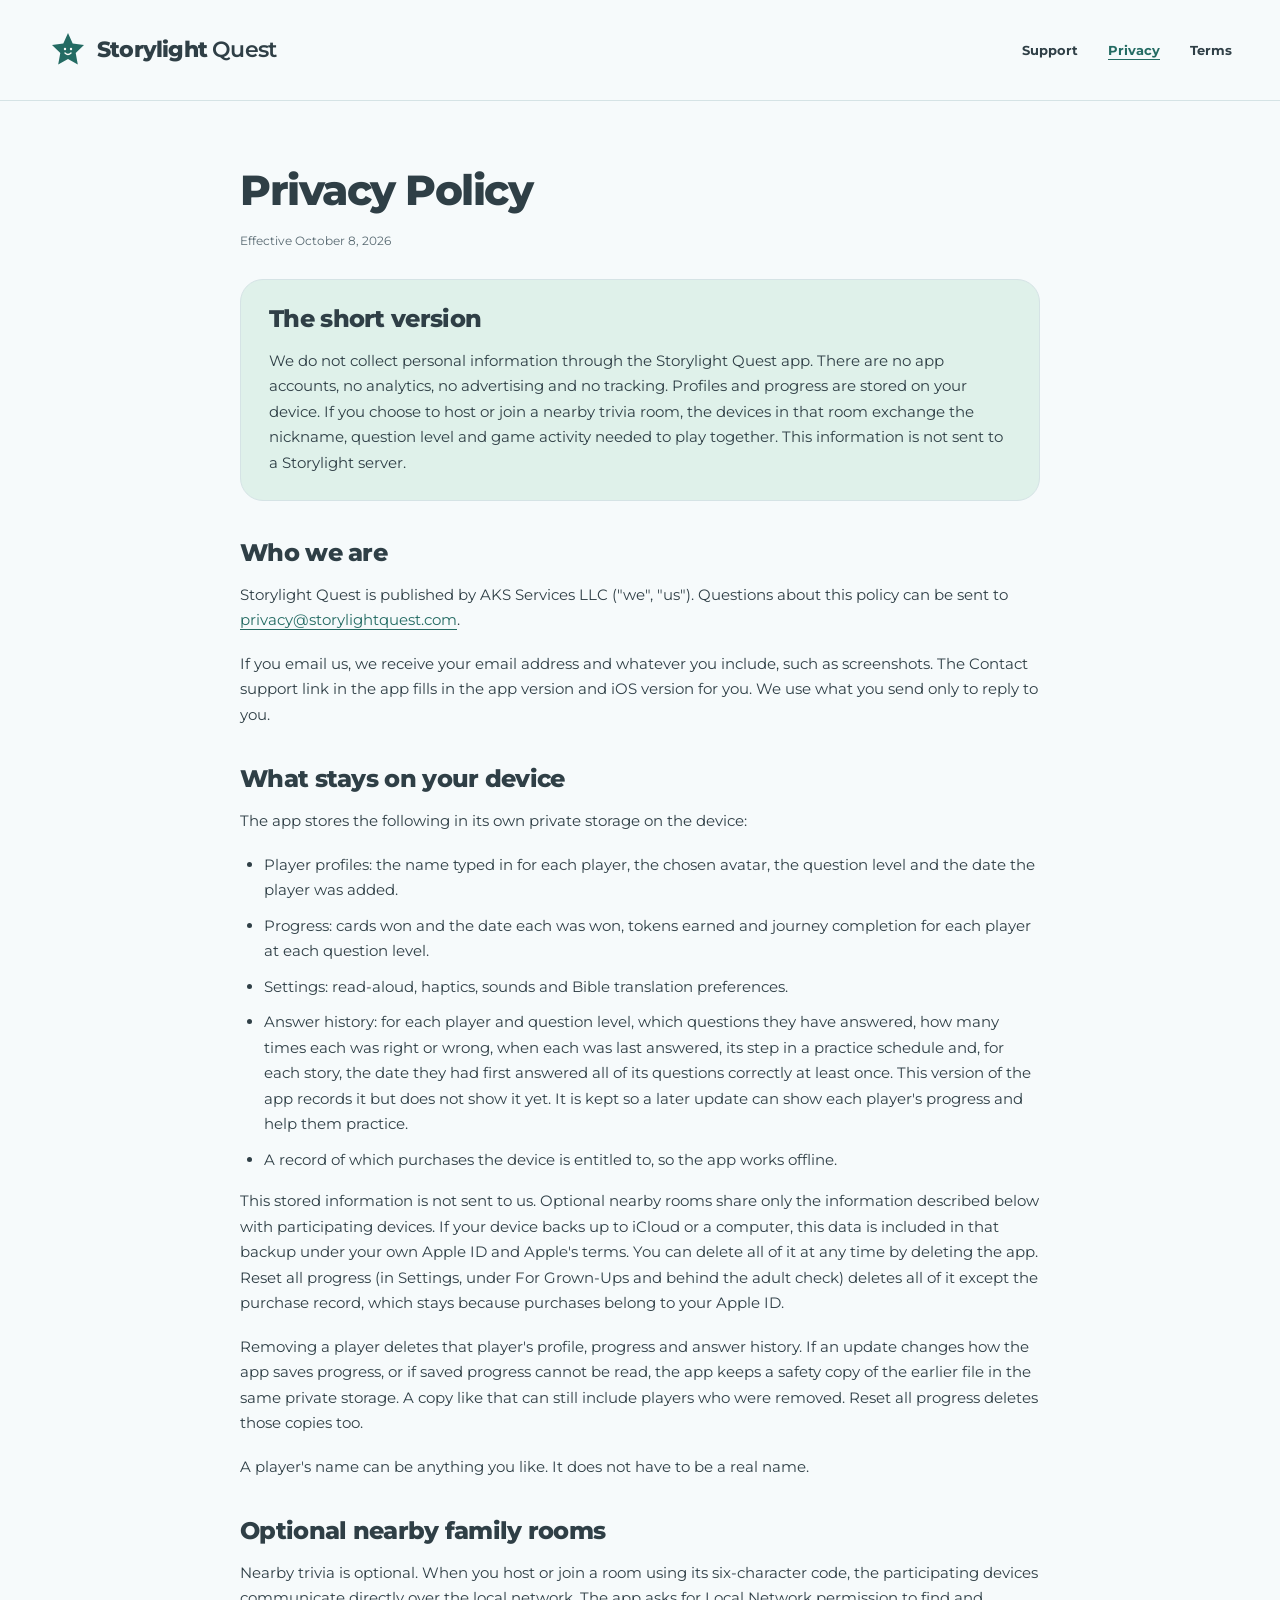
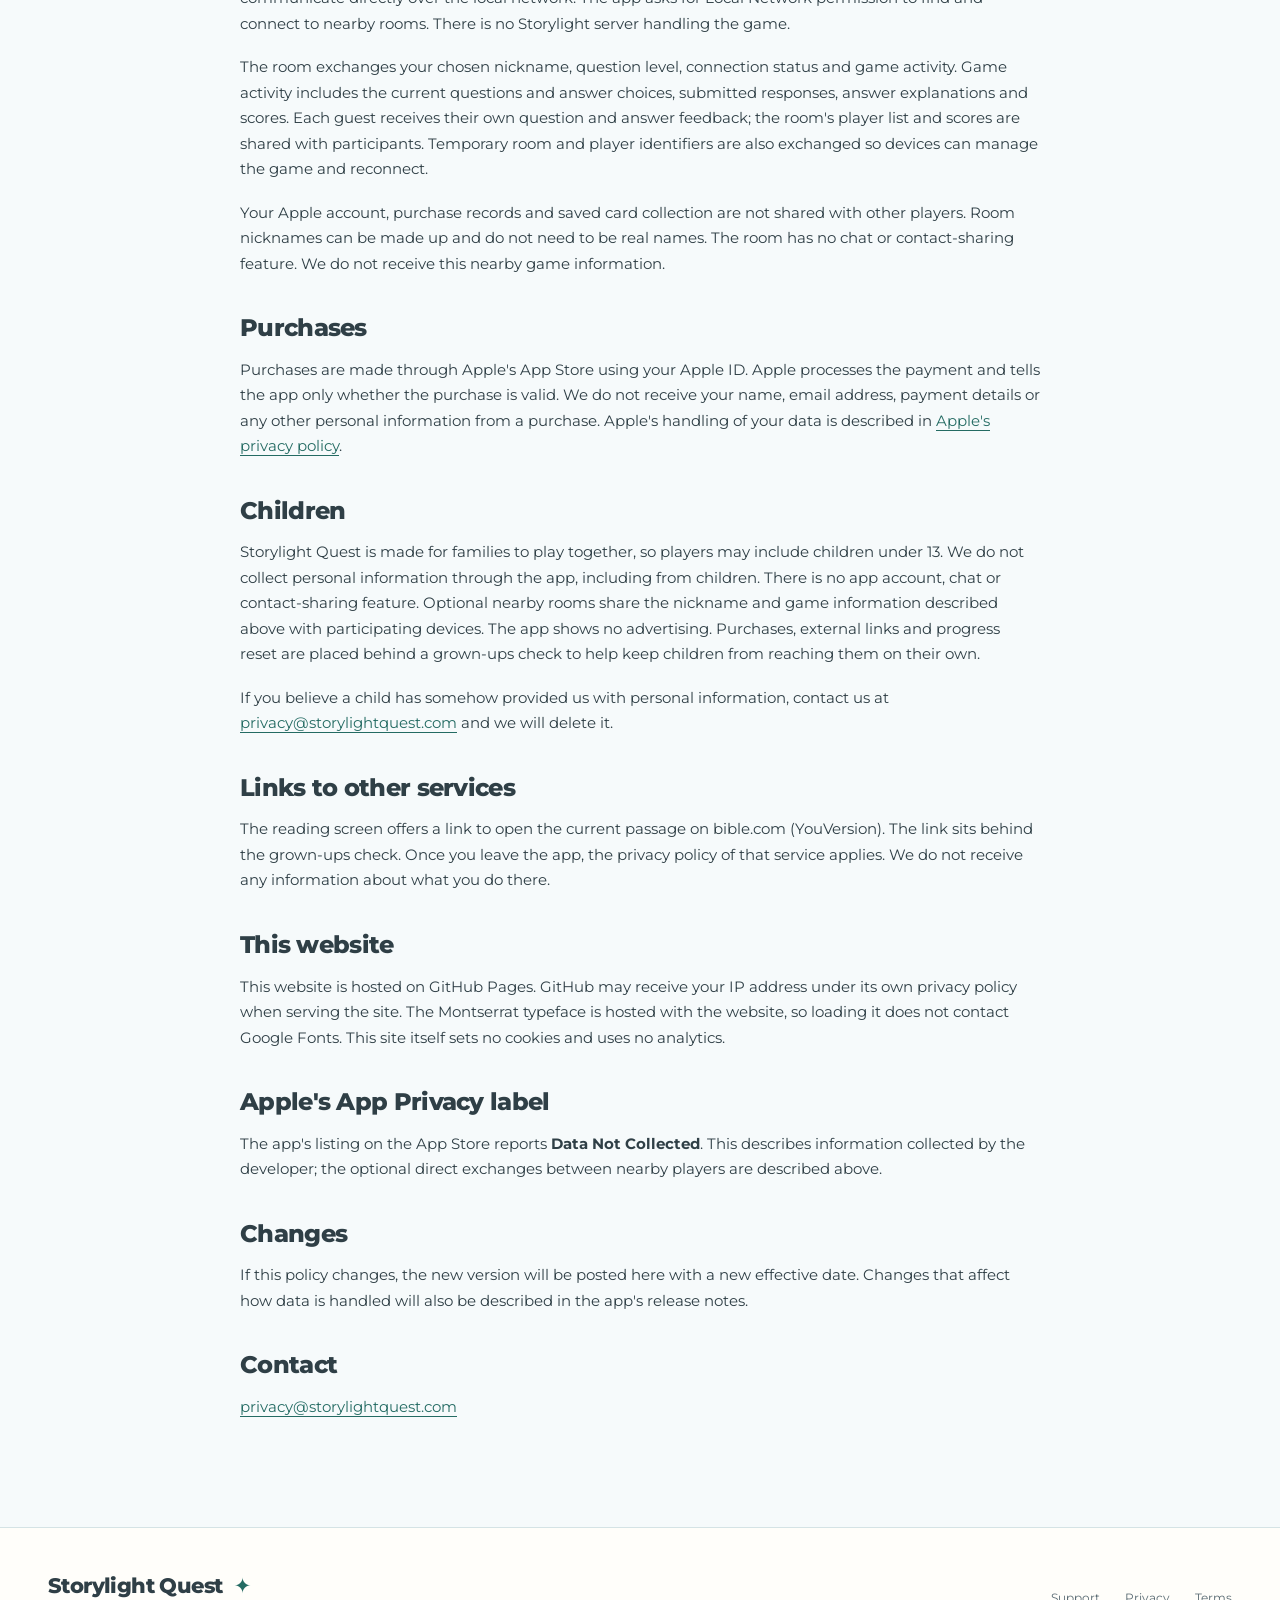
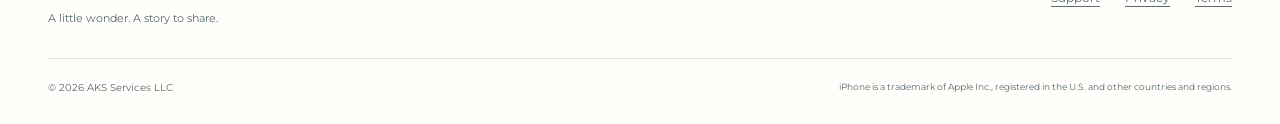
==== commit af48fbcf: "Say the first journey is free and the app is for iPhone The app gives away stories 1–10, the whole f" ====
--- a/privacy.html
+++ b/privacy.html
@@ -238,8 +238,8 @@
       <div class="wrap footer-bottom">
         <span>© 2026 AKS Services LLC</span>
         <p class="legal">
-          iPhone and iPad are trademarks of Apple Inc., registered in the U.S.
-          and other countries and regions.
+          iPhone is a trademark of Apple Inc., registered in the U.S. and other
+          countries and regions.
         </p>
       </div>
     </footer>
--- a/styles.css
+++ b/styles.css
@@ -655,7 +655,7 @@
   font-weight: 400;
 }
 .card-fan {
-  height: 490px;
+  height: 545px;
   position: relative;
   isolation: isolate;
 }
@@ -786,17 +786,10 @@
 .family-copy > p.note {
   font-size: 12px;
 }
-.tablet-frame {
-  border: 8px solid var(--surface);
-  border-radius: 23px;
-  overflow: hidden;
+.family-phone {
   transform: rotate(3deg);
-  box-shadow: 0 12px 28px #2f3f4617;
-  max-width: 335px;
+  max-width: 250px;
   justify-self: end;
-}
-.tablet-frame img {
-  border-radius: 15px;
 }
 .grownups-section {
   border-top: 1px solid var(--line);
@@ -1022,7 +1015,7 @@
     right: -12px;
   }
   .card-fan {
-    height: 460px;
+    height: 508px;
   }
   .family-panel {
     padding: 45px;
@@ -1172,7 +1165,7 @@
     right: -5px;
   }
   .card-fan {
-    height: 460px;
+    height: 500px;
   }
   .card-caption {
     left: 0;
@@ -1439,7 +1432,7 @@
   }
   .card-fan {
     width: min(370px, 100%);
-    height: 410px;
+    height: 452px;
   }
   .card-fan img {
     width: 157px;
@@ -1506,10 +1499,10 @@
   .family-copy > p.note {
     font-size: 12px;
   }
-  .tablet-frame {
-    width: 85%;
+  .family-phone {
+    width: 70%;
     justify-self: center;
-    max-width: 270px;
+    max-width: 220px;
   }
   .grownups-section {
     grid-template-columns: 1fr;
@@ -1631,7 +1624,7 @@
     width: 145px;
   }
   .card-fan {
-    height: 395px;
+    height: 437px;
   }
 }
 @media (prefers-reduced-motion: reduce) {
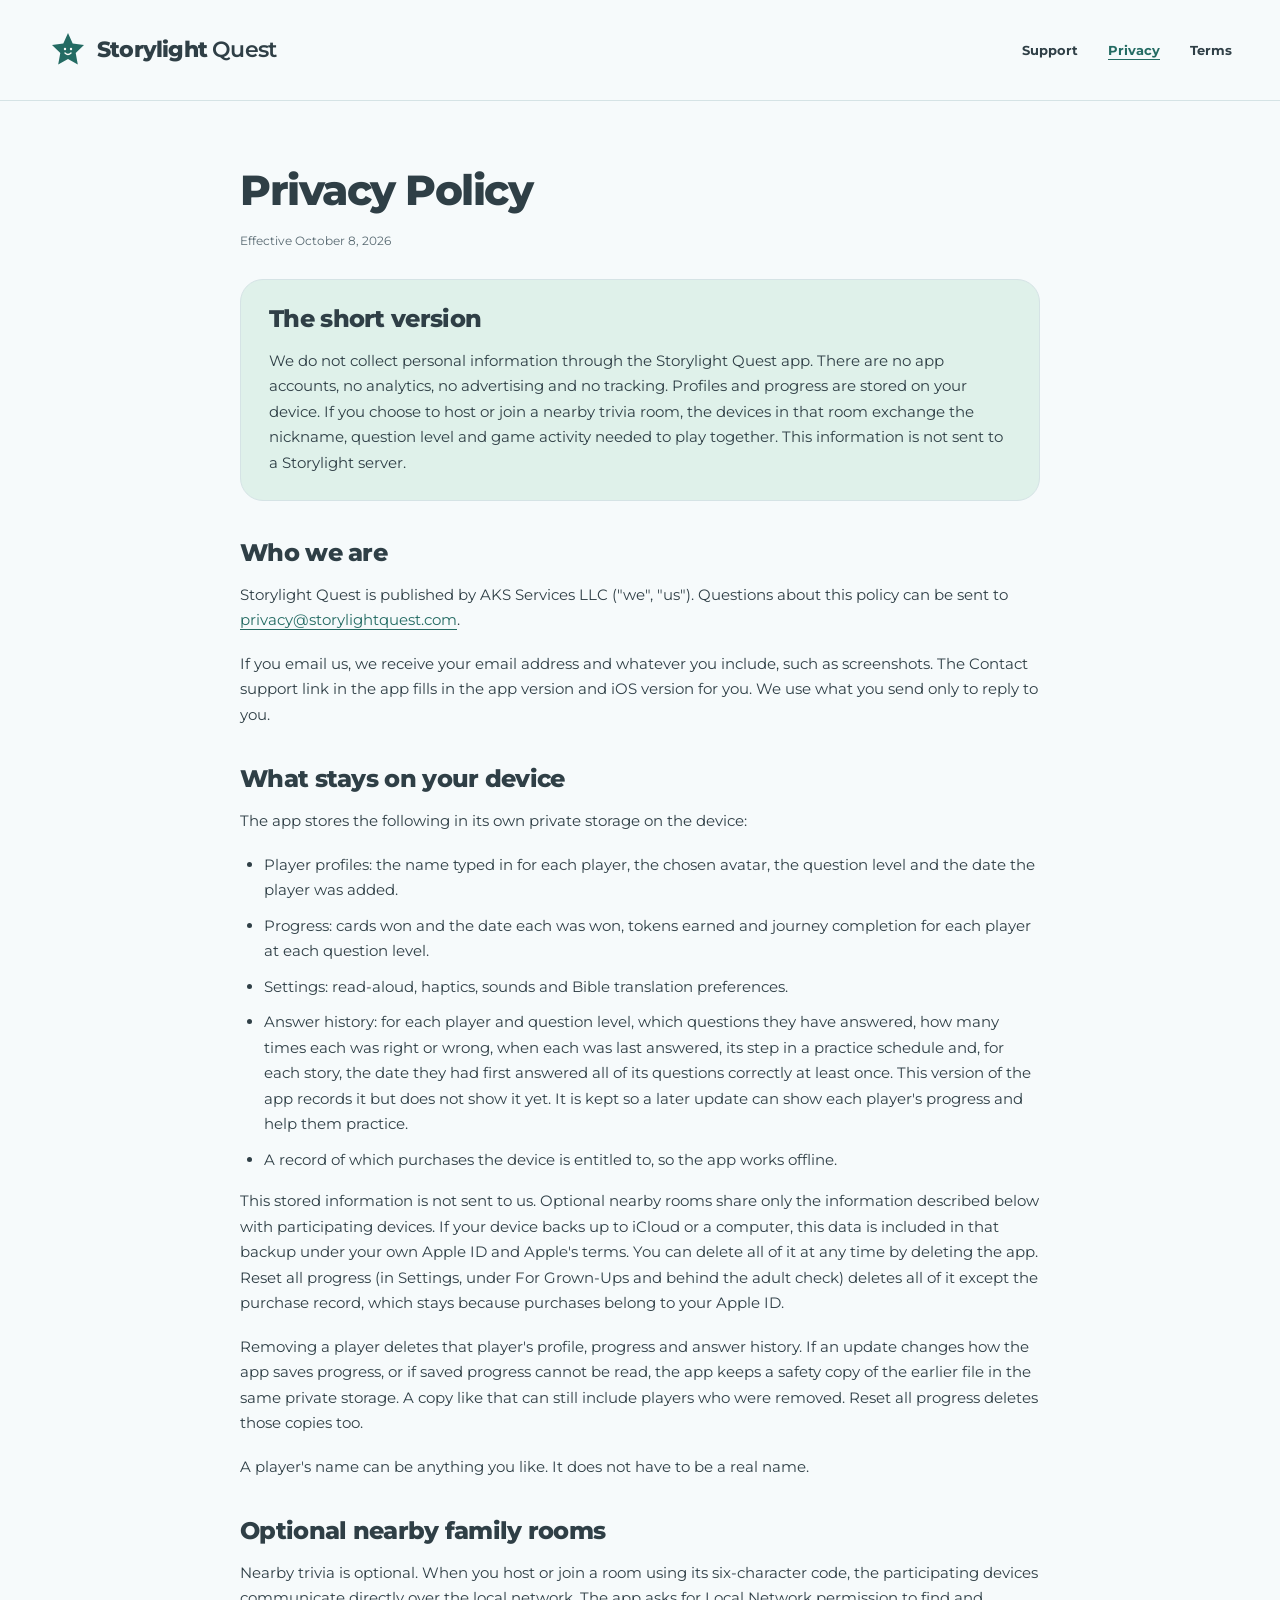
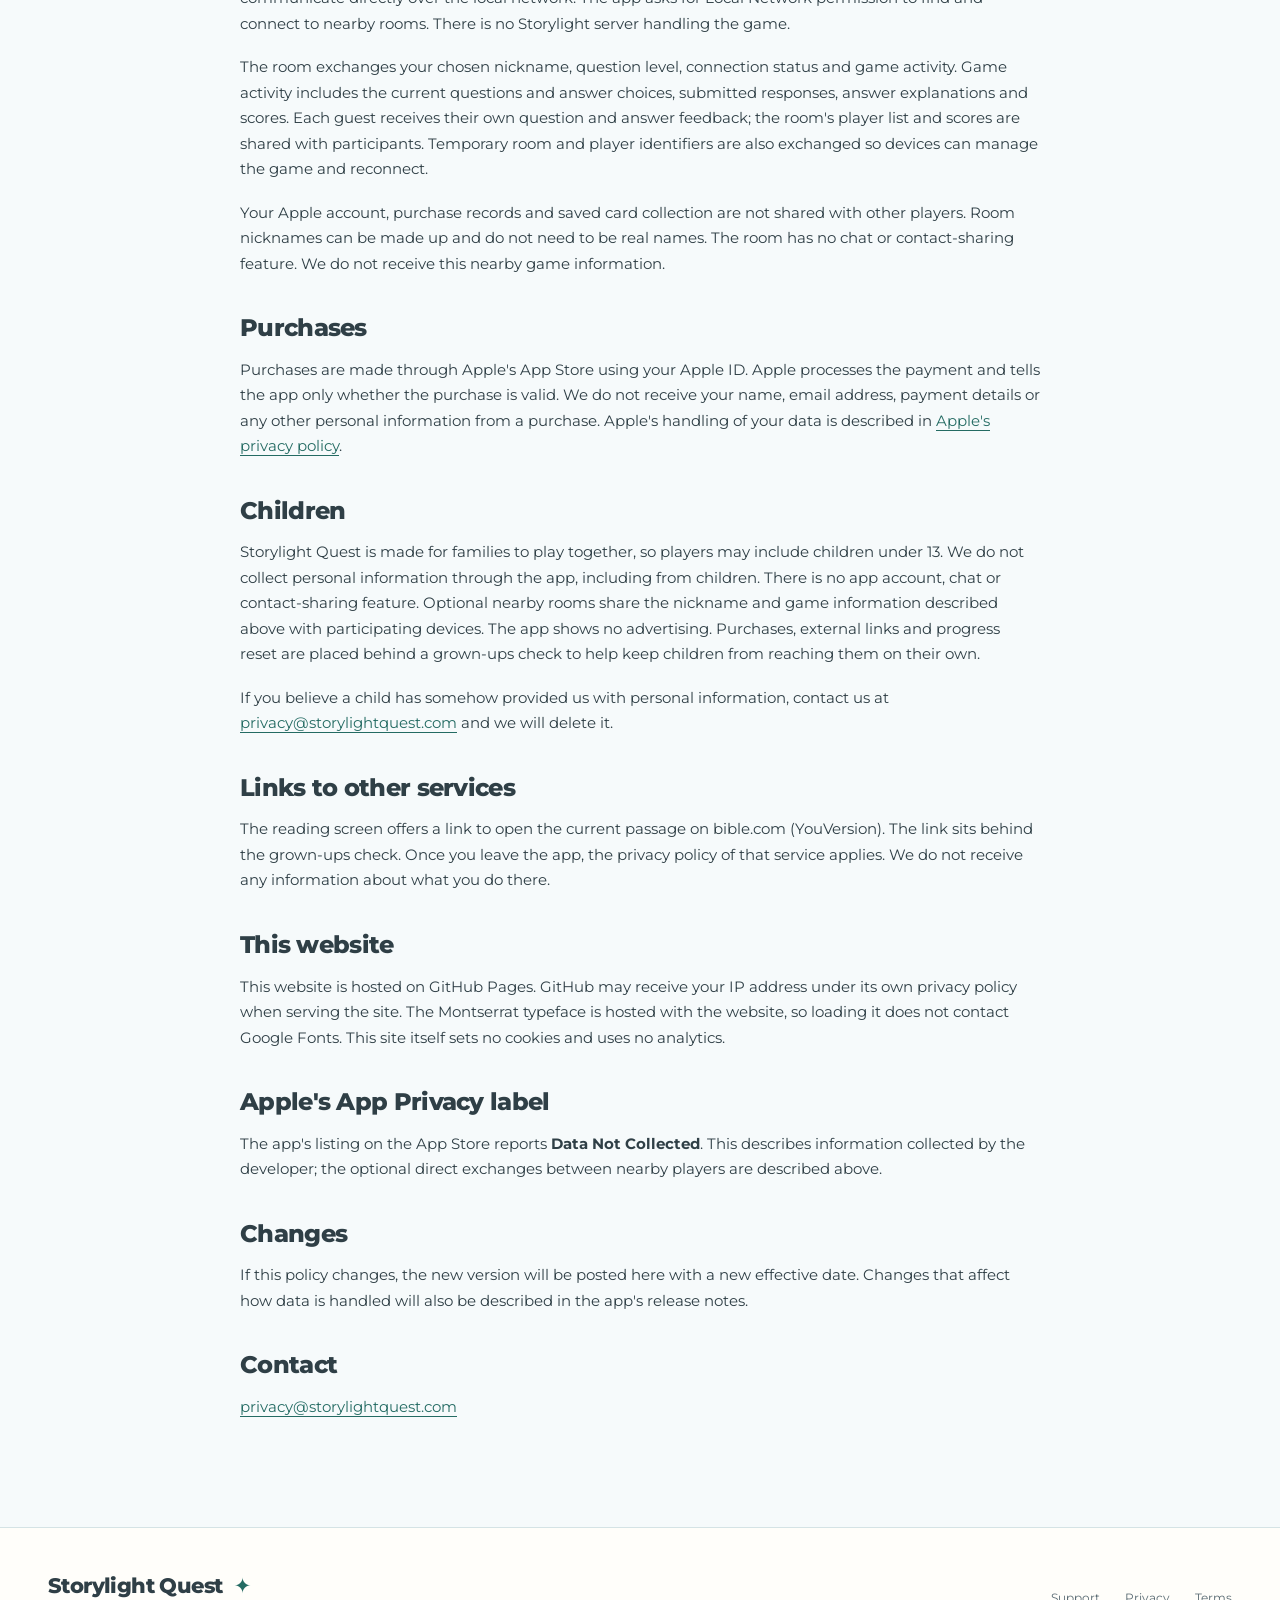
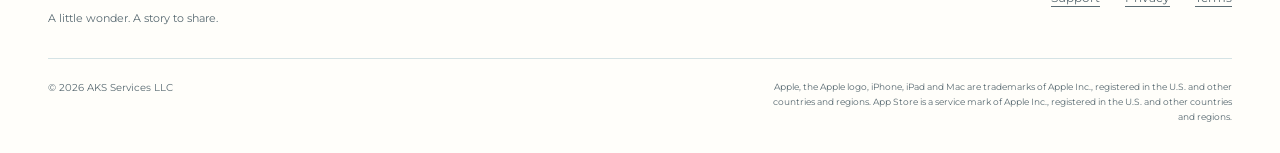
==== commit 3b197e14: "Add the App Store badge and name iPhone, iPad and Mac Storylight Quest 1.0 went live on 22 Oct for i" ====
--- a/privacy.html
+++ b/privacy.html
@@ -238,8 +238,10 @@
       <div class="wrap footer-bottom">
         <span>© 2026 AKS Services LLC</span>
         <p class="legal">
-          iPhone is a trademark of Apple Inc., registered in the U.S. and other
-          countries and regions.
+          Apple, the Apple logo, iPhone, iPad and Mac are trademarks of
+          Apple Inc., registered in the U.S. and other countries and regions.
+          App Store is a service mark of Apple Inc., registered in the U.S. and
+          other countries and regions.
         </p>
       </div>
     </footer>
--- a/styles.css
+++ b/styles.css
@@ -319,6 +319,21 @@
   color: var(--teal);
   font-weight: 800;
 }
+/* Apple's badge stays unaltered, at least 40px tall, with clear space of a
+   quarter of its height on every side. */
+.app-store-badge {
+  display: block;
+  width: fit-content;
+  margin-top: 28px;
+  border-radius: 9px;
+}
+.app-store-badge img {
+  width: auto;
+  height: 44px;
+}
+.app-store-badge + .hero-note {
+  margin-top: 14px;
+}
 .hero-scene {
   height: 600px;
   position: relative;
@@ -1306,6 +1321,9 @@
     margin-top: 23px;
     margin-bottom: 16px;
   }
+  .app-store-badge {
+    margin-top: 23px;
+  }
   .hero-scene {
     width: min(370px, 100%);
     height: 530px;
